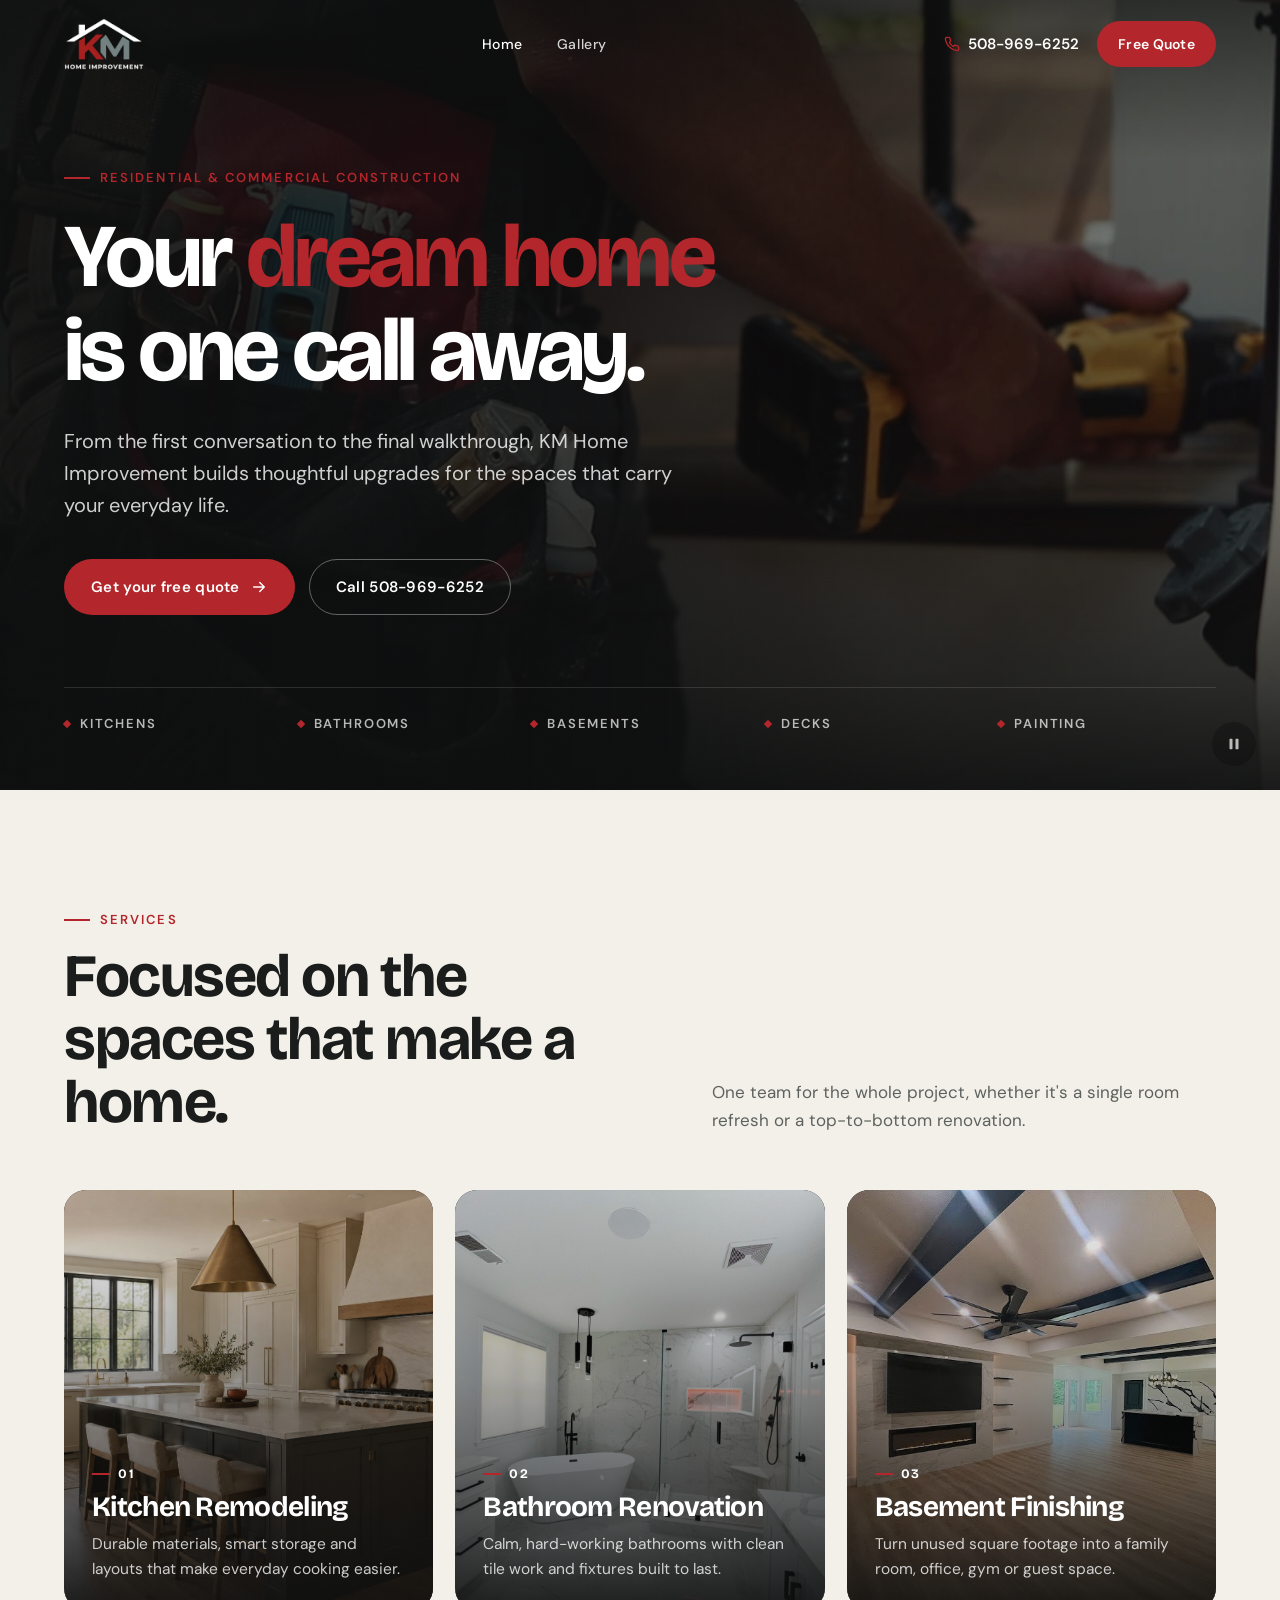
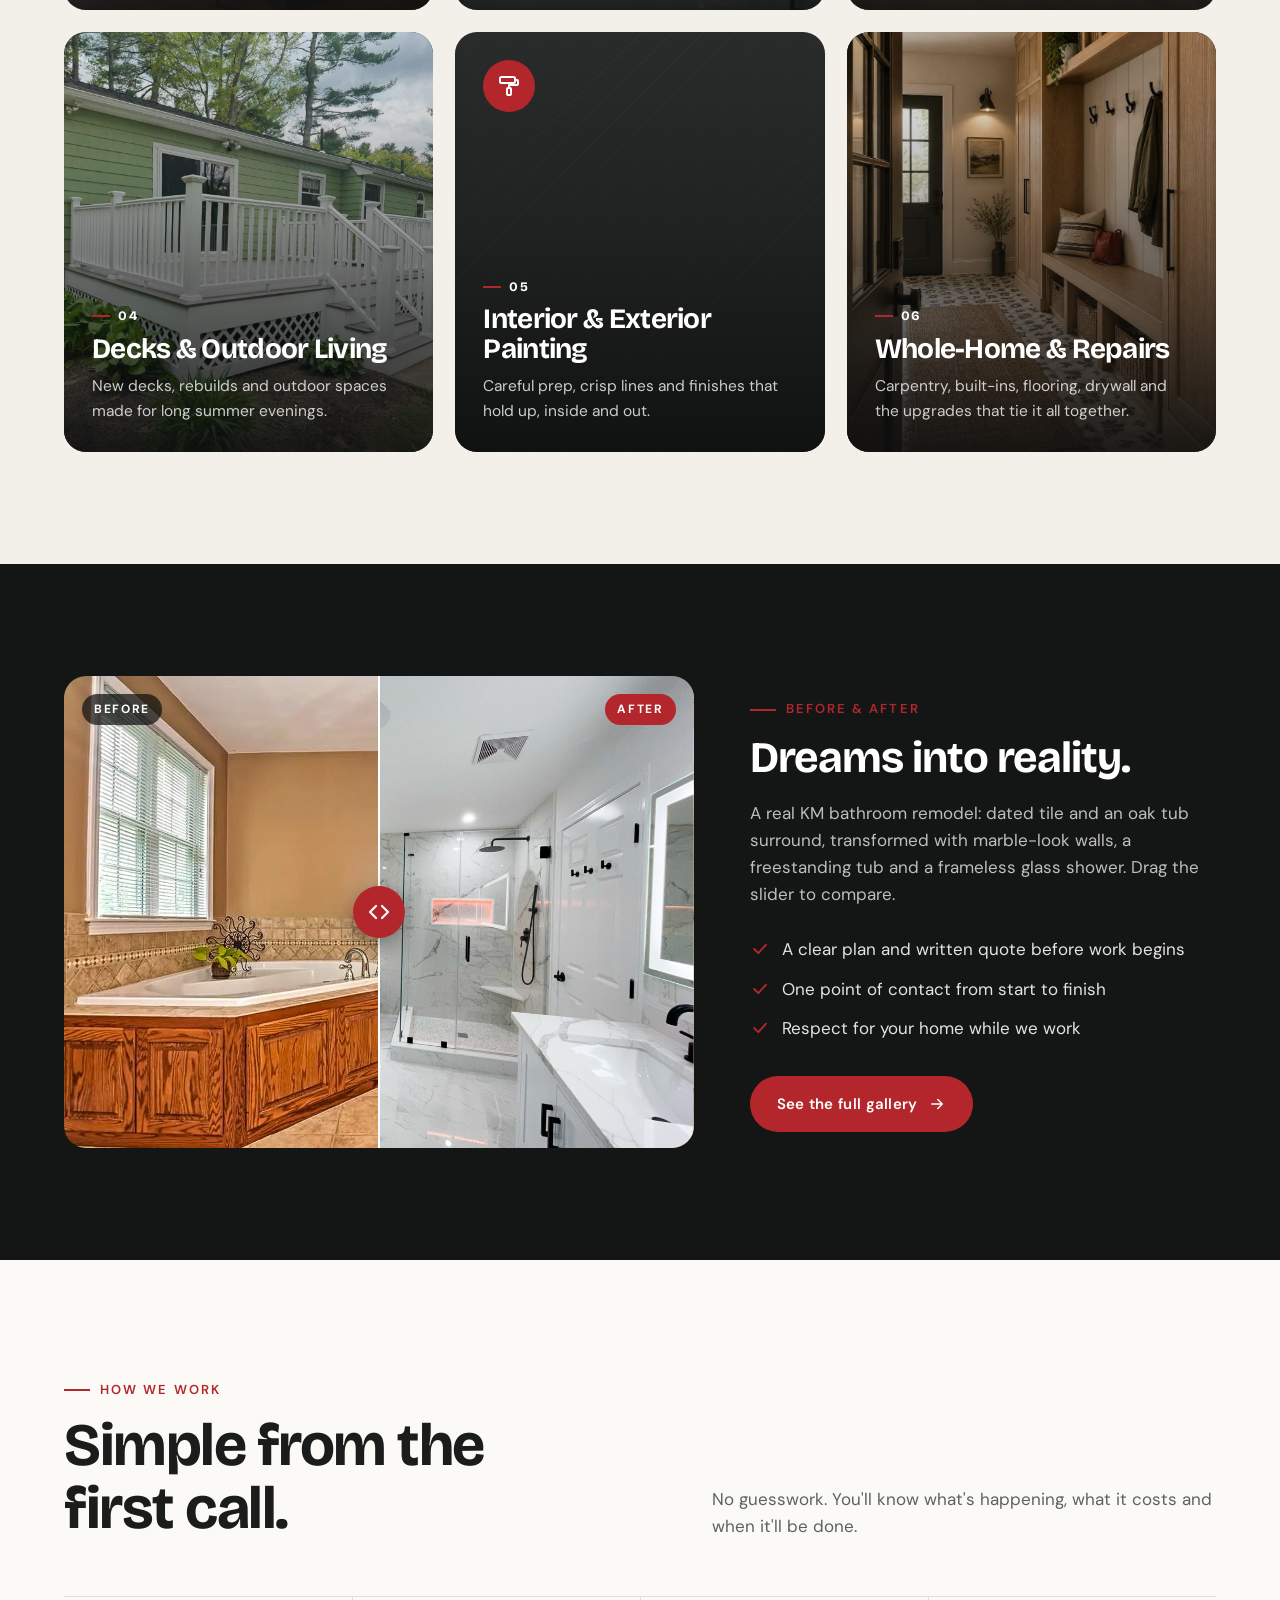
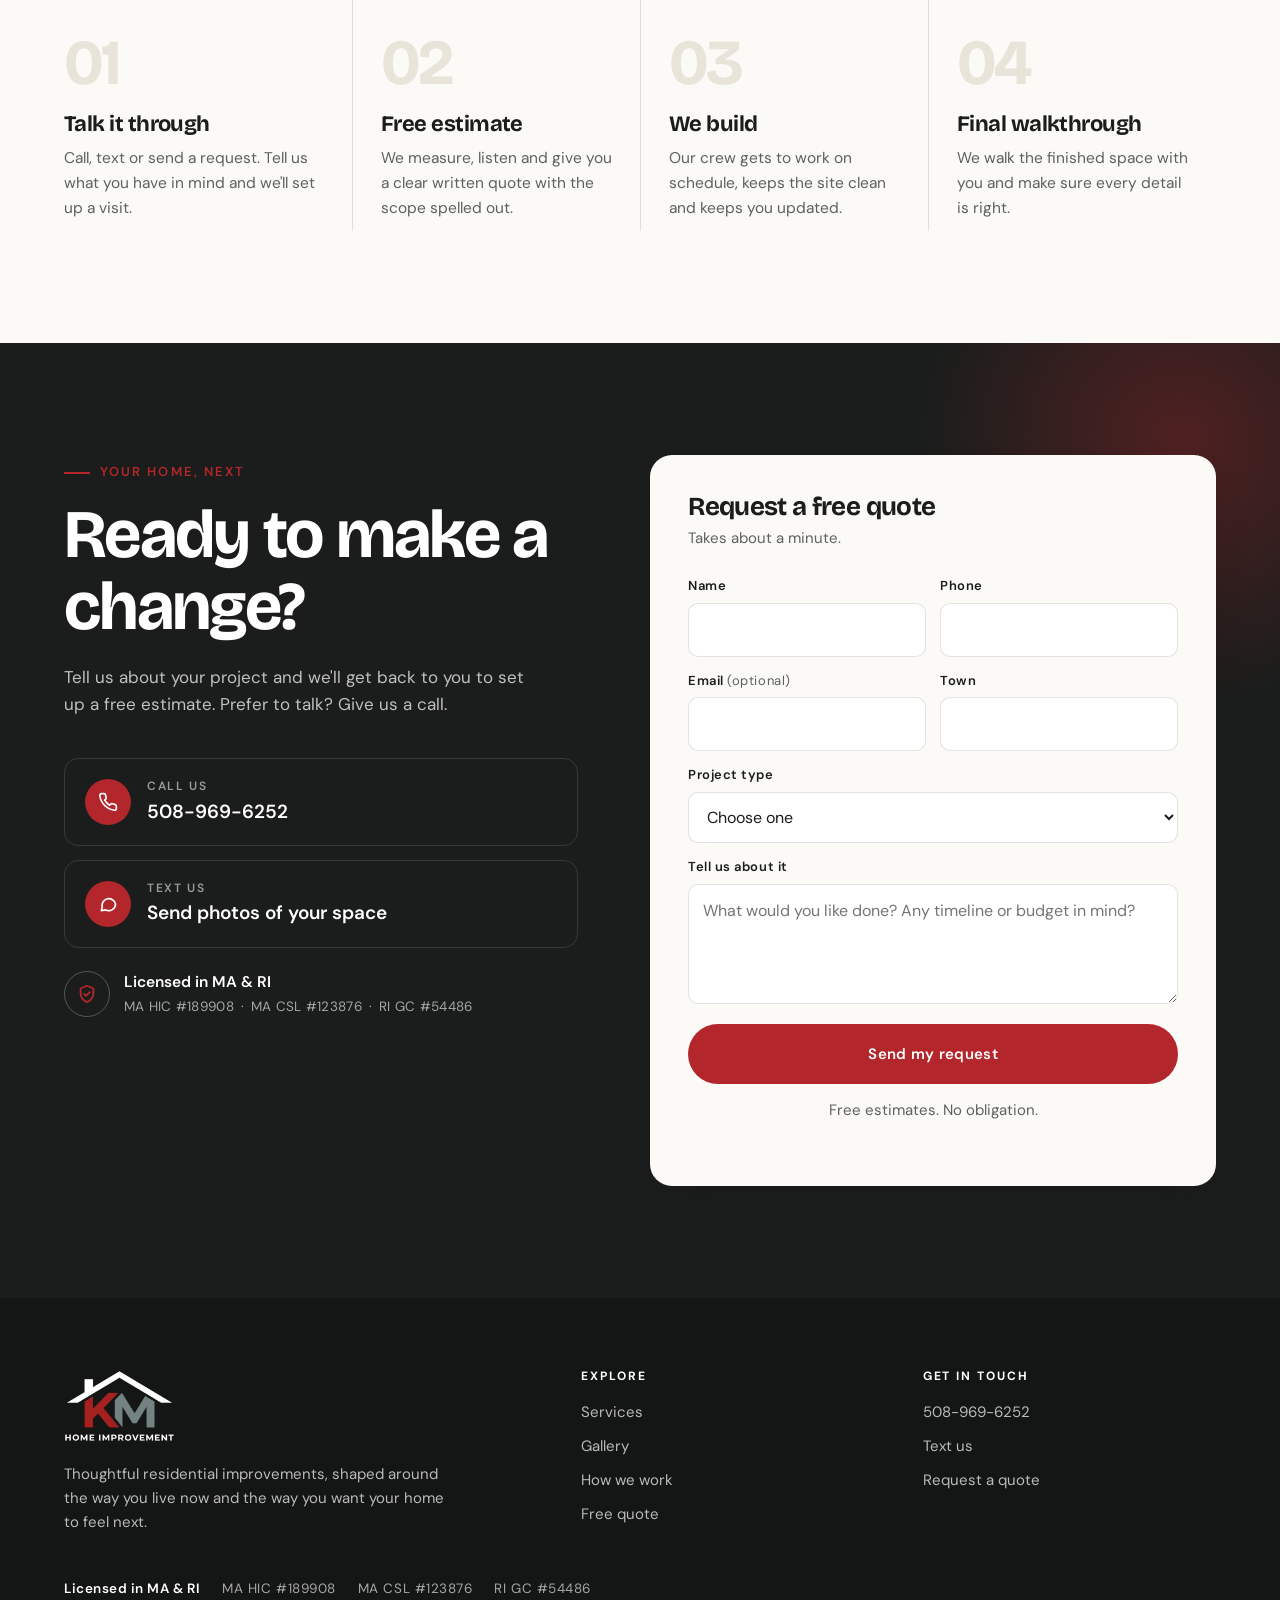
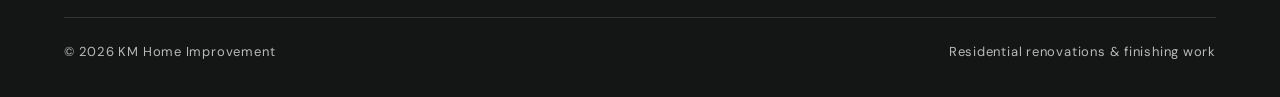
==== index.html @ 8348d156 "Add MA HIC/CSL and RI GC license numbers Co-Authored-By: Claude Opus 5.5 <noreply@anthropic.com> Cla" ====
<!doctype html>
<html lang="en">
<head>
  <meta charset="utf-8">
  <meta name="viewport" content="width=device-width, initial-scale=1">
  <title>KM Home Improvement | Kitchens, Bathrooms, Basements, Decks &amp; Painting</title>
  <meta name="description" content="KM Home Improvement — residential and commercial remodeling: kitchens, bathrooms, basements, decks, painting and whole-home renovations. Call 508-969-6252 for a free quote.">
  <meta property="og:title" content="KM Home Improvement | Better rooms. Better living.">
  <meta property="og:description" content="Kitchens, bathrooms, basements, decks, painting and whole-home renovations. Free quotes: 508-969-6252.">
  <meta property="og:image" content="/images/film-poster.jpg">
  <meta property="og:type" content="website">
  <meta name="theme-color" content="#141615">
  <link rel="icon" type="image/png" href="/images/favicon.png">
  <link rel="preconnect" href="https://fonts.googleapis.com">
  <link rel="preconnect" href="https://fonts.gstatic.com" crossorigin>
  <link href="https://fonts.googleapis.com/css2?family=Bricolage+Grotesque:opsz,wght@12..96,600;12..96,700&family=DM+Sans:opsz,wght@9..40,400;9..40,500;9..40,600;9..40,700&display=swap" rel="stylesheet">
  <link rel="stylesheet" href="/css/style.css?v=1103150948">
  <link rel="preload" as="image" href="/images/film-poster.jpg">
</head>
<body>

<header class="site-header">
  <div class="wrap nav">
    <a class="brand" href="/" aria-label="KM Home Improvement — home"><img src="/images/logo.png" alt="KM Home Improvement" width="760" height="493"></a>
    <ul class="nav-links">
      <li><a href="/" aria-current="page">Home</a></li>
      <li><a href="/gallery">Gallery</a></li>
    </ul>
    <div class="nav-cta">
      <a class="nav-phone" href="tel:+15089696252">
        <svg viewBox="0 0 24 24" fill="none" stroke="currentColor" stroke-width="2" stroke-linecap="round" stroke-linejoin="round"><path d="M22 16.9v3a2 2 0 0 1-2.2 2 19.8 19.8 0 0 1-8.6-3.1 19.5 19.5 0 0 1-6-6A19.8 19.8 0 0 1 2.1 4.2 2 2 0 0 1 4.1 2h3a2 2 0 0 1 2 1.7c.1.9.4 1.8.7 2.7a2 2 0 0 1-.5 2.1L8 9.8a16 16 0 0 0 6 6l1.3-1.3a2 2 0 0 1 2.1-.4c.9.3 1.8.6 2.7.7a2 2 0 0 1 1.7 2z"/></svg>
        <span>508-969-6252</span>
      </a>
      <a class="btn btn-red" href="#quote">Free Quote</a>
    </div>
    <button class="menu-toggle" aria-label="Open menu" aria-expanded="false">
      <svg viewBox="0 0 24 24" fill="none" stroke="currentColor" stroke-width="2" stroke-linecap="round"><path d="M4 7h16M4 12h16M4 17h16"/></svg>
    </button>
  </div>
</header>

<main>
  <!-- HERO -->
  <section class="hero film-frame">
    <div class="hero-bg">
      <video class="hero-video" autoplay muted loop playsinline preload="auto" poster="/images/film-poster.jpg" aria-label="Video of the KM Home Improvement crew building a deck and railing">
        <source src="/video/km-film-hd.mp4?v=2" type="video/mp4" media="(min-width: 701px)">
        <source src="/video/km-film-540.mp4?v=2" type="video/mp4">
      </video>
    </div>
    <button class="film-toggle" type="button" aria-label="Pause video">
      <svg class="i-pause" viewBox="0 0 24 24" fill="currentColor"><rect x="6" y="5" width="4" height="14" rx="1"/><rect x="14" y="5" width="4" height="14" rx="1"/></svg>
      <svg class="i-play" viewBox="0 0 24 24" fill="currentColor"><path d="M8 5.5v13a1 1 0 0 0 1.5.86l10.5-6.5a1 1 0 0 0 0-1.72L9.5 4.64A1 1 0 0 0 8 5.5z"/></svg>
    </button>
    <div class="wrap hero-inner">
      <span class="eyebrow">Residential &amp; Commercial Construction</span>
      <h1>Your <span class="accent">dream home</span> is one call away.</h1>
      <p class="hero-lede">From the first conversation to the final walkthrough, KM Home Improvement builds thoughtful upgrades for the spaces that carry your everyday life.</p>
      <div class="hero-actions">
        <a class="btn btn-red" href="#quote">Get your free quote
          <svg viewBox="0 0 24 24" fill="none" stroke="currentColor" stroke-width="2" stroke-linecap="round" stroke-linejoin="round"><path d="M5 12h14M13 6l6 6-6 6"/></svg>
        </a>
        <a class="btn btn-ghost" href="tel:+15089696252">Call 508-969-6252</a>
      </div>
      <div class="hero-strip" aria-label="What we do">
        <span>Kitchens</span><span>Bathrooms</span><span>Basements</span><span>Decks</span><span>Painting</span>
      </div>
    </div>
  </section>


  <!-- SERVICES -->
  <section class="section services" id="services">
    <div class="wrap">
      <div class="section-head reveal">
        <div>
          <span class="eyebrow">Services</span>
          <h2>Focused on the spaces that make a home.</h2>
        </div>
        <p class="desk-only">One team for the whole project, whether it's a single room refresh or a top-to-bottom renovation.</p>
      </div>

      <div class="service-grid">
        <a class="service reveal" href="/gallery#kitchens">
          <img src="/images/kitchen.jpg" alt="Renovated white kitchen with a charcoal island" loading="lazy">
          <div class="service-body">
            <span class="service-num">01</span>
            <h3>Kitchen Remodeling</h3>
            <p>Durable materials, smart storage and layouts that make everyday cooking easier.</p>
          </div>
        </a>
        <a class="service reveal" href="/gallery#bathrooms">
          <img src="/images/bathroom-real.jpg" alt="Remodeled bathroom with marble tile, freestanding tub and glass shower" loading="lazy">
          <div class="service-body">
            <span class="service-num">02</span>
            <h3>Bathroom Renovation</h3>
            <p>Calm, hard-working bathrooms with clean tile work and fixtures built to last.</p>
          </div>
        </a>
        <a class="service reveal" href="/gallery#basements">
          <img src="/images/basement-real.jpg" alt="Finished basement with marble fireplace wall, floating shelves and wet bar" loading="lazy">
          <div class="service-body">
            <span class="service-num">03</span>
            <h3>Basement Finishing</h3>
            <p>Turn unused square footage into a family room, office, gym or guest space.</p>
          </div>
        </a>
        <a class="service reveal" href="/gallery#decks">
          <img src="/images/deck-real.jpg" alt="Rebuilt deck with white vinyl railings, lattice skirting and composite stairs" loading="lazy">
          <div class="service-body">
            <span class="service-num">04</span>
            <h3>Decks &amp; Outdoor Living</h3>
            <p>New decks, rebuilds and outdoor spaces made for long summer evenings.</p>
          </div>
        </a>
        <a class="service service-noimg reveal" href="/gallery#painting">
          <span class="service-icon"><svg viewBox="0 0 24 24" fill="none" stroke="#fff" stroke-width="2" stroke-linecap="round" stroke-linejoin="round"><rect x="3" y="3" width="15" height="6" rx="1.5"/><path d="M18 6h2a1 1 0 0 1 1 1v3a1 1 0 0 1-1 1h-8v3"/><rect x="10" y="14" width="4" height="7" rx="1"/></svg></span>
          <div class="service-body">
            <span class="service-num">05</span>
            <h3>Interior &amp; Exterior Painting</h3>
            <p>Careful prep, crisp lines and finishes that hold up, inside and out.</p>
          </div>
        </a>
        <a class="service reveal" href="/gallery#other">
          <img src="/images/entry.jpg" alt="Custom mudroom with built-in bench and cubbies" loading="lazy">
          <div class="service-body">
            <span class="service-num">06</span>
            <h3>Whole-Home &amp; Repairs</h3>
            <p>Carpentry, built-ins, flooring, drywall and the upgrades that tie it all together.</p>
          </div>
        </a>
      </div>
    </div>
  </section>

  <!-- BEFORE / AFTER -->
  <section class="section transform" id="work">
    <div class="wrap ba-grid">
      <div class="ba reveal">
        <img src="/images/bathroom-before.jpg" alt="Bathroom before the remodel" class="ba-before">
        <img src="/images/bathroom-after.jpg" alt="Bathroom after the remodel" class="ba-after">
        <span class="ba-label before">Before</span>
        <span class="ba-label after">After</span>
        <div class="ba-handle"><span class="ba-knob"><svg viewBox="0 0 24 24" fill="none" stroke="currentColor" stroke-width="2.2" stroke-linecap="round" stroke-linejoin="round"><path d="M9 6l-6 6 6 6M15 6l6 6-6 6"/></svg></span></div>
        <input type="range" min="0" max="100" value="50" aria-label="Drag to compare before and after">
      </div>
      <div class="ba-copy reveal">
        <span class="eyebrow">Before &amp; After</span>
        <h3>Dreams into reality.</h3>
        <p class="desk-only">A real KM bathroom remodel: dated tile and an oak tub surround, transformed with marble-look walls, a freestanding tub and a frameless glass shower. Drag the slider to compare.</p>
        <p class="phone-only">A real KM bathroom remodel. Drag to compare.</p>
        <ul class="desk-only">
          <li><svg viewBox="0 0 24 24" fill="none" stroke="currentColor" stroke-width="2.4" stroke-linecap="round" stroke-linejoin="round"><path d="M5 12l5 5 9-10"/></svg>A clear plan and written quote before work begins</li>
          <li><svg viewBox="0 0 24 24" fill="none" stroke="currentColor" stroke-width="2.4" stroke-linecap="round" stroke-linejoin="round"><path d="M5 12l5 5 9-10"/></svg>One point of contact from start to finish</li>
          <li><svg viewBox="0 0 24 24" fill="none" stroke="currentColor" stroke-width="2.4" stroke-linecap="round" stroke-linejoin="round"><path d="M5 12l5 5 9-10"/></svg>Respect for your home while we work</li>
        </ul>
        <a class="btn btn-red" href="/gallery">See the full gallery
          <svg viewBox="0 0 24 24" fill="none" stroke="currentColor" stroke-width="2" stroke-linecap="round" stroke-linejoin="round"><path d="M5 12h14M13 6l6 6-6 6"/></svg>
        </a>
      </div>
    </div>
  </section>

  <!-- PROCESS -->
  <section class="section process" id="process">
    <div class="wrap">
      <div class="section-head reveal">
        <div>
          <span class="eyebrow">How We Work</span>
          <h2>Simple from the first call.</h2>
        </div>
        <p class="desk-only">No guesswork. You'll know what's happening, what it costs and when it'll be done.</p>
      </div>
      <div class="steps">
        <div class="step reveal">
          <div class="step-num">01</div>
          <h3>Talk it through</h3>
          <p class="desk-only">Call, text or send a request. Tell us what you have in mind and we'll set up a visit.</p><p class="phone-only">Call or text us about your project.</p>
        </div>
        <div class="step reveal">
          <div class="step-num">02</div>
          <h3>Free estimate</h3>
          <p class="desk-only">We measure, listen and give you a clear written quote with the scope spelled out.</p><p class="phone-only">Clear, written quote. No surprises.</p>
        </div>
        <div class="step reveal">
          <div class="step-num">03</div>
          <h3>We build</h3>
          <p class="desk-only">Our crew gets to work on schedule, keeps the site clean and keeps you updated.</p><p class="phone-only">On schedule, clean and updated.</p>
        </div>
        <div class="step reveal">
          <div class="step-num">04</div>
          <h3>Final walkthrough</h3>
          <p class="desk-only">We walk the finished space with you and make sure every detail is right.</p><p class="phone-only">We check every detail with you.</p>
        </div>
      </div>
    </div>
  </section>

  <!-- QUOTE -->
  <section class="section quote" id="quote">
    <div class="wrap quote-grid">
      <div class="reveal">
        <span class="eyebrow">Your Home, Next</span>
        <h2>Ready to make a change?</h2>
        <p class="quote-lede">Tell us about your project and we'll get back to you to set up a free estimate. Prefer to talk? Give us a call.</p>
        <div class="contact-list">
          <a class="contact-item" href="tel:+15089696252">
            <span class="contact-icon"><svg viewBox="0 0 24 24" fill="none" stroke="#fff" stroke-width="2" stroke-linecap="round" stroke-linejoin="round"><path d="M22 16.9v3a2 2 0 0 1-2.2 2 19.8 19.8 0 0 1-8.6-3.1 19.5 19.5 0 0 1-6-6A19.8 19.8 0 0 1 2.1 4.2 2 2 0 0 1 4.1 2h3a2 2 0 0 1 2 1.7c.1.9.4 1.8.7 2.7a2 2 0 0 1-.5 2.1L8 9.8a16 16 0 0 0 6 6l1.3-1.3a2 2 0 0 1 2.1-.4c.9.3 1.8.6 2.7.7a2 2 0 0 1 1.7 2z"/></svg></span>
            <span><small>Call us</small><strong>508-969-6252</strong></span>
          </a>
          <a class="contact-item" href="sms:+15089696252">
            <span class="contact-icon"><svg viewBox="0 0 24 24" fill="none" stroke="#fff" stroke-width="2" stroke-linecap="round" stroke-linejoin="round"><path d="M21 12a8 8 0 0 1-11.6 7.1L4 20l1-4.6A8 8 0 1 1 21 12z"/></svg></span>
            <span><small>Text us</small><strong>Send photos of your space</strong></span>
          </a>
        </div>
        <div class="license-badge">
          <span class="license-icon"><svg viewBox="0 0 24 24" fill="none" stroke="currentColor" stroke-width="2" stroke-linecap="round" stroke-linejoin="round"><path d="M12 3l7 3v5c0 4.5-3 8.3-7 10-4-1.7-7-5.5-7-10V6l7-3z"/><path d="M9 12l2 2 4-4"/></svg></span>
          <span><strong>Licensed in MA &amp; RI</strong><small><span>MA HIC #189908</span><span>MA CSL #123876</span><span>RI GC #54486</span></small></span>
        </div>
      </div>

      <form class="form-card reveal" id="quote-form" novalidate>
        <h3>Request a free quote</h3>
        <p>Takes about a minute.</p>
        <div class="form-row">
          <div class="field"><label for="f-name">Name</label><input id="f-name" name="name" autocomplete="name" required></div>
          <div class="field"><label for="f-phone">Phone</label><input id="f-phone" name="phone" type="tel" autocomplete="tel" required></div>
        </div>
        <div class="form-row">
          <div class="field"><label for="f-email">Email <span style="font-weight:400;color:var(--muted)">(optional)</span></label><input id="f-email" name="email" type="email" autocomplete="email"></div>
          <div class="field"><label for="f-town">Town</label><input id="f-town" name="town" autocomplete="address-level2"></div>
        </div>
        <div class="field">
          <label for="f-project">Project type</label>
          <select id="f-project" name="project" required>
            <option value="" disabled selected>Choose one</option>
            <option>Kitchen remodel</option>
            <option>Bathroom renovation</option>
            <option>Basement finishing</option>
            <option>Deck / outdoor</option>
            <option>Painting</option>
            <option>Whole-home renovation</option>
            <option>Repairs / other</option>
          </select>
        </div>
        <div class="field"><label for="f-details">Tell us about it</label><textarea id="f-details" name="details" placeholder="What would you like done? Any timeline or budget in mind?"></textarea></div>
        <button class="btn btn-red" type="submit">Send my request</button>
        <p class="form-note">Free estimates. No obligation.</p>
        <div class="form-status" role="status" aria-live="polite"></div>
      </form>
    </div>
  </section>
</main>

<footer class="site-footer">
  <div class="wrap">
    <div class="footer-grid">
      <div>
        <img src="/images/logo.png" alt="KM Home Improvement" width="760" height="493" loading="lazy">
        <p style="max-width:38ch">Thoughtful residential improvements, shaped around the way you live now and the way you want your home to feel next.</p>
      </div>
      <div>
        <h4>Explore</h4>
        <ul>
          <li><a href="/#services">Services</a></li>
          <li><a href="/gallery">Gallery</a></li>
          <li><a href="/#process">How we work</a></li>
          <li><a href="/#quote">Free quote</a></li>
        </ul>
      </div>
      <div>
        <h4>Get in touch</h4>
        <ul>
          <li><a href="tel:+15089696252">508-969-6252</a></li>
          <li><a href="sms:+15089696252">Text us</a></li>
          <li><a href="/#quote">Request a quote</a></li>
        </ul>
      </div>
    </div>
    <div class="footer-licenses">
      <span><strong>Licensed in MA &amp; RI</strong></span>
      <span>MA HIC #189908</span>
      <span>MA CSL #123876</span>
      <span>RI GC #54486</span>
    </div>
    <div class="footer-bottom">
      <span>&copy; <span data-year>2026</span> KM Home Improvement</span>
      <span>Residential renovations &amp; finishing work</span>
    </div>
  </div>
</footer>

<div class="mobile-bar">
  <a class="btn btn-ghost" href="tel:+15089696252">Call now</a>
  <a class="btn btn-red" href="#quote">Free quote</a>
</div>

<script src="/js/site.js?v=1103150948"></script>
</body>
</html>
---- css/style.css ----
/* KM Home Improvement — shared styles */
:root {
  --ink: #1b1d1c;
  --ink-2: #2a2d2b;
  --charcoal: #141615;
  --cream: #f3f0e9;
  --cream-2: #e9e4d9;
  --paper: #fbfaf6;
  --red: #b3262b;
  --red-dark: #8f1d21;
  --steel: #6e7976;
  --muted: #5d625f;
  --line: rgba(27, 29, 28, 0.12);
  --line-dark: rgba(255, 255, 255, 0.12);
  --radius: 14px;
  --radius-lg: 22px;
  --shadow: 0 18px 40px -18px rgba(20, 22, 21, 0.35);
  --display: "Bricolage Grotesque", ui-sans-serif, system-ui, sans-serif;
  --body: "DM Sans", ui-sans-serif, system-ui, sans-serif;
  --wrap: 1200px;
}

*, *::before, *::after { box-sizing: border-box; }
html { scroll-behavior: smooth; -webkit-text-size-adjust: 100%; }
body {
  margin: 0;
  font-family: var(--body);
  font-size: 17px;
  line-height: 1.6;
  color: var(--ink);
  background: var(--cream);
  -webkit-font-smoothing: antialiased;
}
img { max-width: 100%; display: block; }
a { color: inherit; }
h1, h2, h3, h4 { font-family: var(--display); line-height: 1.05; letter-spacing: -0.025em; margin: 0; font-weight: 700; }
p { margin: 0; }
button { font: inherit; }
:focus-visible { outline: 3px solid var(--red); outline-offset: 3px; border-radius: 4px; }

.wrap { width: 100%; max-width: var(--wrap); margin: 0 auto; padding: 0 24px; }
.eyebrow {
  display: inline-flex; align-items: center; gap: 10px;
  font-size: 13px; font-weight: 600; letter-spacing: 0.16em; text-transform: uppercase;
  color: var(--red);
}
.eyebrow::before { content: ""; width: 26px; height: 2px; background: currentColor; }
.section { padding: 112px 0; }
.section-head { display: flex; justify-content: space-between; align-items: end; gap: 32px; margin-bottom: 56px; flex-wrap: wrap; }
.section-head h2 { font-size: clamp(36px, 5vw, 60px); margin-top: 14px; max-width: 14ch; }
.section-head p { max-width: 42ch; color: var(--muted); }
.accent { color: var(--red); }

/* Buttons */
.btn {
  display: inline-flex; align-items: center; justify-content: center; gap: 10px;
  padding: 15px 26px; border-radius: 999px; border: 1.5px solid transparent;
  font-weight: 600; font-size: 15px; letter-spacing: 0.02em; text-decoration: none;
  cursor: pointer; transition: background .2s, color .2s, border-color .2s, transform .2s;
  white-space: nowrap;
}
.btn:hover { transform: translateY(-1px); }
.btn svg { width: 18px; height: 18px; flex-shrink: 0; }
.btn-red { background: var(--red); color: #fff; }
.btn-red:hover { background: var(--red-dark); }
.btn-ghost { border-color: rgba(255,255,255,.35); color: #fff; }
.btn-ghost:hover { border-color: #fff; background: rgba(255,255,255,.08); }
.btn-dark { background: var(--ink); color: #fff; }
.btn-dark:hover { background: #000; }
.btn-line { border-color: var(--ink); color: var(--ink); }
.btn-line:hover { background: var(--ink); color: #fff; }

/* Header */
.site-header {
  position: fixed; inset: 0 0 auto 0; z-index: 50;
  transition: background .3s, box-shadow .3s, padding .3s;
  padding: 18px 0;
}
.site-header.solid, .site-header.always-solid {
  background: rgba(20, 22, 21, 0.94);
  backdrop-filter: blur(10px); -webkit-backdrop-filter: blur(10px);
  box-shadow: 0 1px 0 var(--line-dark);
  padding: 10px 0;
}
.nav { display: flex; align-items: center; justify-content: space-between; gap: 24px; }
.brand { display: flex; align-items: center; text-decoration: none; }
.brand img { height: 52px; width: auto; }
.nav-links { display: flex; align-items: center; gap: 34px; list-style: none; margin: 0; padding: 0; }
.nav-links a {
  color: rgba(255,255,255,.82); text-decoration: none; font-size: 14px; font-weight: 500;
  letter-spacing: .04em; transition: color .2s;
}
.nav-links a:hover, .nav-links a[aria-current="page"] { color: #fff; }
.nav-cta { display: flex; align-items: center; gap: 18px; }
.nav-phone { color: #fff; text-decoration: none; font-weight: 600; font-size: 15px; display: flex; align-items: center; gap: 8px; }
.nav-phone svg { width: 16px; height: 16px; color: var(--red); }
.nav-cta .btn { padding: 11px 20px; font-size: 14px; }
.menu-toggle {
  display: none; background: none; border: 0; color: #fff; padding: 8px; cursor: pointer;
}
.menu-toggle svg { width: 28px; height: 28px; }

/* Hero */
.hero {
  position: relative; min-height: clamp(640px, 56.25vw, 100svh); display: flex; align-items: flex-end;
  color: #fff; background: var(--charcoal); overflow: hidden; isolation: isolate;
}
.hero-bg { position: absolute; inset: 0; z-index: -2; }
.hero-bg { background: #000 url(/images/film-poster.jpg) center / cover no-repeat; }
.hero-video { width: 100%; height: 100%; object-fit: cover; object-position: 50% 50%; display: block; filter: brightness(.82) saturate(.85); }
.hero::before {
  content: ""; position: absolute; inset: 0; z-index: -1;
  background:
    linear-gradient(90deg, rgba(14,15,15,.9) 0%, rgba(14,15,15,.72) 40%, rgba(14,15,15,.25) 75%, rgba(14,15,15,.15) 100%),
    linear-gradient(0deg, rgba(14,15,15,.9) 0%, rgba(14,15,15,0) 45%),
    linear-gradient(180deg, rgba(14,15,15,.6) 0%, rgba(14,15,15,0) 20%),
    rgba(14,15,15,.25);
  pointer-events: none;
}
.hero-inner { padding-top: 160px; padding-bottom: 56px; position: relative; z-index: 1; }
.hero h1 { font-size: clamp(44px, 7vw, 100px); max-width: 12.5ch; margin: 22px 0 26px; letter-spacing: -0.04em; }
.hero-lede { font-size: clamp(17px, 1.6vw, 20px); max-width: 46ch; color: rgba(255,255,255,.8); }
.hero-actions { display: flex; flex-wrap: wrap; gap: 14px; margin-top: 38px; }
.hero-strip {
  margin-top: 72px; padding-top: 26px; border-top: 1px solid var(--line-dark);
  display: grid; grid-template-columns: repeat(5, 1fr); gap: 16px;
}
.hero-strip span { font-size: 13px; font-weight: 600; letter-spacing: .14em; text-transform: uppercase; color: rgba(255,255,255,.7); display: flex; align-items: center; gap: 10px; }
.hero-strip span::before { content: ""; width: 6px; height: 6px; background: var(--red); transform: rotate(45deg); flex-shrink: 0; }

/* Services */
.services { background: var(--cream); }
.service-grid { display: grid; grid-template-columns: repeat(3, 1fr); gap: 22px; }
.service {
  position: relative; border-radius: var(--radius-lg); overflow: hidden; background: var(--ink);
  color: #fff; min-height: 420px; display: flex; flex-direction: column; justify-content: flex-end;
  text-decoration: none; isolation: isolate;
}
.service img { position: absolute; inset: 0; width: 100%; height: 100%; object-fit: cover; z-index: -2; transition: transform .7s cubic-bezier(.2,.7,.2,1); }
.service::after { content: ""; position: absolute; inset: 0; z-index: -1; background: linear-gradient(0deg, rgba(14,15,15,.92) 0%, rgba(14,15,15,.35) 55%, rgba(14,15,15,.05) 100%); }
.service:hover img { transform: scale(1.06); }
.service-body { padding: 28px; }
.service-num { font-family: var(--display); font-size: 13px; color: #fff; font-weight: 700; letter-spacing: .12em; display: inline-flex; align-items: center; gap: 8px; }
.service-num::before { content: ""; width: 18px; height: 2px; background: var(--red); }
.service h3 { font-size: 28px; margin: 8px 0 10px; }
.service p { color: rgba(255,255,255,.78); font-size: 15.5px; max-width: 34ch; }
.service-noimg { background: var(--ink-2); }
.service-noimg::before {
  content: ""; position: absolute; inset: 0; z-index: -1; opacity: .5;
  background-image: repeating-linear-gradient(135deg, rgba(255,255,255,.05) 0 1px, transparent 1px 22px);
}
.service-noimg .service-icon { position: absolute; top: 28px; left: 28px; width: 52px; height: 52px; border-radius: 50%; background: var(--red); display: grid; place-items: center; }
.service-noimg .service-icon svg { width: 24px; height: 24px; }

/* Before / after */
.transform { background: var(--charcoal); color: #fff; }
.transform .section-head p { color: rgba(255,255,255,.7); }
.ba-grid { display: grid; grid-template-columns: 1.35fr 1fr; gap: 56px; align-items: center; }
.ba {
  position: relative; aspect-ratio: 4 / 3; border-radius: var(--radius-lg); overflow: hidden;
  user-select: none; -webkit-user-select: none; touch-action: pan-y; background: #000;
  --pos: 50%;
}
.ba img { position: absolute; inset: 0; width: 100%; height: 100%; object-fit: cover; pointer-events: none; }
.ba .ba-after { clip-path: inset(0 0 0 var(--pos)); }
.ba-handle {
  position: absolute; top: 0; bottom: 0; left: var(--pos); width: 2px; background: #fff;
  transform: translateX(-1px); pointer-events: none;
}
.ba-knob {
  position: absolute; top: 50%; left: 50%; width: 52px; height: 52px; border-radius: 50%;
  transform: translate(-50%, -50%); background: var(--red); display: grid; place-items: center;
  box-shadow: 0 6px 22px rgba(0,0,0,.4);
}
.ba-knob svg { width: 24px; height: 24px; color: #fff; }
.ba-label {
  position: absolute; top: 18px; padding: 6px 12px; border-radius: 999px; font-size: 12px; font-weight: 700;
  letter-spacing: .14em; text-transform: uppercase; background: rgba(14,15,15,.7); color: #fff; pointer-events: none;
}
.ba-label.before { left: 18px; }
.ba-label.after { right: 18px; background: var(--red); }
.ba input[type=range] {
  position: absolute; inset: 0; width: 100%; height: 100%; opacity: 0; cursor: ew-resize; margin: 0;
}
.ba-copy h3 { font-size: clamp(30px, 3.4vw, 44px); margin: 16px 0 18px; }
.ba-copy p { color: rgba(255,255,255,.72); margin-bottom: 28px; }
.ba-copy ul { list-style: none; padding: 0; margin: 0 0 34px; display: grid; gap: 12px; }
.ba-copy li { display: flex; gap: 12px; align-items: flex-start; color: rgba(255,255,255,.88); }
.ba-copy li svg { width: 20px; height: 20px; color: var(--red); flex-shrink: 0; margin-top: 3px; }

/* Process */
.process { background: var(--paper); }
.steps { display: grid; grid-template-columns: repeat(4, 1fr); gap: 0; border-top: 1px solid var(--line); }
.step { padding: 34px 28px 10px 0; position: relative; }
.step + .step { padding-left: 28px; border-left: 1px solid var(--line); }
.step-num { font-family: var(--display); font-size: 64px; font-weight: 700; color: var(--cream-2); line-height: 1; letter-spacing: -0.04em; }
.step h3 { font-size: 22px; margin: 18px 0 10px; }
.step p { color: var(--muted); font-size: 15.5px; }

/* Work strip */
.work-strip { background: var(--cream); }
.work-grid { display: grid; grid-template-columns: 2fr 1fr 1fr; grid-template-rows: 260px 260px; gap: 16px; }
.work-grid a { position: relative; border-radius: var(--radius); overflow: hidden; display: block; }
.work-grid a:first-child { grid-row: span 2; }
.work-grid img { width: 100%; height: 100%; object-fit: cover; transition: transform .7s cubic-bezier(.2,.7,.2,1); }
.work-grid a:hover img { transform: scale(1.05); }
.work-grid span {
  position: absolute; left: 14px; bottom: 14px; padding: 7px 13px; border-radius: 999px;
  background: rgba(251,250,246,.94); font-size: 12.5px; font-weight: 700; letter-spacing: .1em; text-transform: uppercase;
}

/* Quote */
.quote { background: var(--ink); color: #fff; position: relative; overflow: hidden; }
.quote::before {
  content: ""; position: absolute; right: -180px; top: -180px; width: 560px; height: 560px; border-radius: 50%;
  background: radial-gradient(circle, rgba(179,38,43,.35), transparent 65%);
}
.quote-grid { display: grid; grid-template-columns: 1fr 1.1fr; gap: 72px; position: relative; }
.quote h2 { font-size: clamp(40px, 5.4vw, 68px); margin: 16px 0 22px; max-width: 12ch; }
.quote-lede { color: rgba(255,255,255,.72); max-width: 40ch; margin-bottom: 40px; }
.contact-list { display: grid; gap: 14px; }
.contact-item {
  display: flex; align-items: center; gap: 16px; padding: 18px 20px; border-radius: var(--radius);
  border: 1px solid var(--line-dark); text-decoration: none; transition: border-color .2s, background .2s;
}
a.contact-item:hover { border-color: rgba(255,255,255,.4); background: rgba(255,255,255,.04); }
.contact-icon { width: 46px; height: 46px; border-radius: 50%; background: var(--red); display: grid; place-items: center; flex-shrink: 0; }
.contact-icon svg { width: 20px; height: 20px; }
.contact-item small { display: block; font-size: 12px; letter-spacing: .14em; text-transform: uppercase; color: rgba(255,255,255,.55); font-weight: 600; }
.contact-item strong { font-size: 19px; font-weight: 600; }

.form-card { background: var(--paper); color: var(--ink); border-radius: var(--radius-lg); padding: 38px; box-shadow: var(--shadow); }
.form-card h3 { font-size: 26px; margin-bottom: 6px; }
.form-card > p { color: var(--muted); font-size: 15px; margin-bottom: 26px; }
.form-row { display: grid; grid-template-columns: 1fr 1fr; gap: 14px; }
.field { display: grid; gap: 6px; margin-bottom: 14px; }
.field label { font-size: 13px; font-weight: 600; letter-spacing: .04em; }
.field input, .field select, .field textarea {
  font: inherit; font-size: 16px; padding: 13px 14px; border-radius: 10px; border: 1.5px solid var(--line);
  background: #fff; color: var(--ink); width: 100%; transition: border-color .2s;
}
.field textarea { min-height: 120px; resize: vertical; }
.field input:focus, .field select:focus, .field textarea:focus { outline: none; border-color: var(--red); }
.form-card .btn { width: 100%; margin-top: 6px; padding: 17px; }
.form-note { font-size: 13px; color: var(--muted); margin-top: 14px; text-align: center; }
.form-status { margin-top: 14px; padding: 14px; border-radius: 10px; background: var(--cream); font-size: 15px; display: none; }
.form-status.show { display: block; }

/* Footer */
.site-footer { background: var(--charcoal); color: rgba(255,255,255,.7); padding: 72px 0 34px; font-size: 15px; }
.footer-grid { display: grid; grid-template-columns: 1.6fr 1fr 1fr; gap: 48px; }
.footer-grid img { height: 72px; width: auto; margin-bottom: 20px; }
.footer-grid h4 { font-family: var(--body); font-size: 12px; letter-spacing: .16em; text-transform: uppercase; color: #fff; margin-bottom: 18px; font-weight: 700; }
.footer-grid ul { list-style: none; margin: 0; padding: 0; display: grid; gap: 10px; }
.footer-grid a { text-decoration: none; transition: color .2s; }
.footer-grid a:hover { color: #fff; }
.footer-bottom { margin-top: 56px; padding-top: 24px; border-top: 1px solid var(--line-dark); display: flex; justify-content: space-between; gap: 16px; flex-wrap: wrap; font-size: 13px; letter-spacing: .06em; }

/* Sticky mobile call bar */
.mobile-bar { display: none; }

/* Page hero (gallery) */
.page-hero { background: var(--charcoal); color: #fff; padding: 170px 0 80px; position: relative; overflow: hidden; }
.page-hero::after {
  content: ""; position: absolute; right: -120px; bottom: -220px; width: 520px; height: 520px; border-radius: 50%;
  background: radial-gradient(circle, rgba(179,38,43,.3), transparent 65%);
}
.page-hero h1 { font-size: clamp(48px, 7vw, 96px); margin: 18px 0 22px; letter-spacing: -0.04em; }
.page-hero p { color: rgba(255,255,255,.72); max-width: 52ch; font-size: 18px; }

/* Gallery */
.filters { display: flex; flex-wrap: wrap; gap: 10px; margin-bottom: 40px; }
.filter {
  border: 1.5px solid var(--line); background: transparent; padding: 10px 18px; border-radius: 999px;
  font-size: 14px; font-weight: 600; cursor: pointer; color: var(--ink); transition: all .2s;
}
.filter:hover { border-color: var(--ink); }
.filter[aria-pressed="true"] { background: var(--ink); border-color: var(--ink); color: #fff; }
.filter .count { opacity: .55; margin-left: 4px; font-weight: 500; }
.gallery-grid { columns: 3 320px; column-gap: 18px; }
.g-item {
  break-inside: avoid; margin: 0 0 18px; border-radius: var(--radius); overflow: hidden; position: relative;
  background: var(--ink); cursor: zoom-in; display: block; width: 100%; border: 0; padding: 0; text-align: left;
}
.g-item img { width: 100%; height: auto; transition: transform .7s cubic-bezier(.2,.7,.2,1), opacity .3s; }
.g-item:hover img { transform: scale(1.04); opacity: .9; }
.g-cap {
  position: absolute; left: 0; right: 0; bottom: 0; padding: 40px 18px 16px; color: #fff;
  background: linear-gradient(0deg, rgba(14,15,15,.85), transparent);
}
.g-cap small { font-size: 11.5px; letter-spacing: .14em; text-transform: uppercase; color: rgba(255,255,255,.75); font-weight: 700; }
.g-cap strong { display: block; font-family: var(--display); font-size: 20px; letter-spacing: -0.01em; margin-top: 2px; }
.g-empty {
  break-inside: avoid; margin: 0 0 18px; border-radius: var(--radius); border: 1.5px dashed rgba(27,29,28,.25);
  padding: 44px 26px; text-align: center; color: var(--muted); background: var(--paper);
}
.g-empty strong { display: block; font-family: var(--display); color: var(--ink); font-size: 22px; margin-bottom: 6px; }
.g-empty svg { width: 36px; height: 36px; color: var(--red); margin: 0 auto 14px; }
.ba-section { background: var(--paper); }
.ba-pair { display: grid; grid-template-columns: 1fr 1fr; gap: 28px; }
.ba-pair h3 { font-size: 22px; margin-top: 16px; }
.ba-feature { grid-column: 1 / -1; }
.ba-feature .ba { aspect-ratio: 16 / 10; }
@media (max-width: 860px) { .ba-feature .ba { aspect-ratio: 4 / 3; } }

/* Lightbox */
.lightbox {
  position: fixed; inset: 0; z-index: 100; background: rgba(10,11,11,.94); display: none;
  align-items: center; justify-content: center; padding: 60px 70px;
}
.lightbox.open { display: flex; }
.lightbox figure { margin: 0; max-width: 100%; max-height: 100%; display: flex; flex-direction: column; align-items: center; }
.lightbox img { max-width: 100%; max-height: calc(100vh - 160px); object-fit: contain; border-radius: 8px; }
.lightbox figcaption { color: #fff; margin-top: 16px; text-align: center; }
.lightbox figcaption small { display: block; color: rgba(255,255,255,.6); font-size: 12px; letter-spacing: .14em; text-transform: uppercase; font-weight: 700; }
.lb-btn {
  position: absolute; background: rgba(255,255,255,.1); border: 0; color: #fff; width: 50px; height: 50px;
  border-radius: 50%; cursor: pointer; display: grid; place-items: center; transition: background .2s;
}
.lb-btn:hover { background: var(--red); }
.lb-btn svg { width: 22px; height: 22px; }
.lb-close { top: 18px; right: 18px; }
.lb-prev { left: 14px; top: 50%; transform: translateY(-50%); }
.lb-next { right: 14px; top: 50%; transform: translateY(-50%); }

/* Reveal on scroll */
.reveal { opacity: 0; transform: translateY(24px); transition: opacity .8s ease, transform .8s cubic-bezier(.2,.7,.2,1); }
.reveal.in { opacity: 1; transform: none; }
@media (prefers-reduced-motion: reduce) {
  .reveal { opacity: 1; transform: none; transition: none; }
  html { scroll-behavior: auto; }
}

/* Responsive */
@media (max-width: 1020px) {
  .service-grid { grid-template-columns: 1fr 1fr; }
  .ba-grid, .quote-grid { grid-template-columns: 1fr; gap: 44px; }
  .steps { grid-template-columns: 1fr 1fr; }
  .step:nth-child(3) { border-left: 0; padding-left: 0; }
  .step:nth-child(n+3) { border-top: 1px solid var(--line); }
  .hero-strip { grid-template-columns: repeat(3, 1fr); }
  .nav-phone span { display: none; }
}
@media (max-width: 860px) {
  .nav-links, .nav-cta .btn, .nav-phone { display: none; }
  .menu-toggle { display: block; }
  .nav.open .nav-links {
    display: flex; flex-direction: column; align-items: flex-start; gap: 0;
    position: absolute; top: 100%; left: 0; right: 0; background: var(--charcoal);
    padding: 8px 24px 24px; border-bottom: 1px solid var(--line-dark);
  }
  .nav.open .nav-links li { width: 100%; }
  .nav.open .nav-links a { display: block; padding: 16px 0; font-size: 18px; border-bottom: 1px solid var(--line-dark); }
  .site-header.menu-open { background: var(--charcoal); }
  .work-grid { grid-template-columns: 1fr 1fr; grid-template-rows: 280px 200px 200px; }
  .work-grid a:first-child { grid-column: span 2; grid-row: auto; }
  .footer-grid { grid-template-columns: 1fr 1fr; }
  .footer-grid > div:first-child { grid-column: span 2; }
  .ba-pair { grid-template-columns: 1fr; }
  .mobile-bar {
    display: grid; grid-template-columns: 1fr 1fr; gap: 10px; position: fixed; left: 0; right: 0; bottom: 0; z-index: 60;
    padding: 10px 16px calc(10px + env(safe-area-inset-bottom)); background: rgba(20,22,21,.96);
    backdrop-filter: blur(10px); -webkit-backdrop-filter: blur(10px); border-top: 1px solid var(--line-dark);
  }
  .mobile-bar .btn { padding: 13px 10px; font-size: 14.5px; }
  body { padding-bottom: 76px; }
  .lightbox { padding: 70px 12px; }
  .lb-prev, .lb-next { top: auto; bottom: 14px; transform: none; }
}
@media (max-width: 600px) {
  body { font-size: 16px; }
  .wrap { padding: 0 16px; }
  .section { padding: 80px 0; }
  .section-head { margin-bottom: 36px; }
  .service-grid { grid-template-columns: 1fr; }
  .service { min-height: 340px; }
  .hero-inner { padding-top: 120px; padding-bottom: 40px; }
  .hero h1 { font-size: 40px; }
  .hero-actions .btn { flex: 1 1 100%; }
  .hero-strip { grid-template-columns: 1fr 1fr; margin-top: 48px; }
  .steps { grid-template-columns: 1fr; }
  .step, .step + .step { padding: 28px 0 8px; border-left: 0; border-top: 1px solid var(--line); }
  .steps { border-top: 0; }
  .form-row { grid-template-columns: 1fr; gap: 0; }
  .form-card { padding: 26px 20px; }
  .brand img { height: 44px; }
  .footer-grid { grid-template-columns: 1fr; }
  .footer-grid > div:first-child { grid-column: auto; }
  .page-hero { padding: 130px 0 60px; }
  .work-grid { grid-template-rows: 240px 160px 160px; gap: 10px; }
}

/* Gallery before/after list */
.ba-wrap { margin-bottom: 56px; }
.ba-wrap-head { display: flex; align-items: baseline; justify-content: space-between; gap: 16px; margin-bottom: 20px; flex-wrap: wrap; }
.ba-wrap-head p { color: var(--muted); font-size: 15px; }
.ba-list { display: grid; grid-template-columns: 1fr 1fr; gap: 28px; }
.ba-item h3 { font-size: 22px; margin-top: 14px; }
.ba-item h3 small { display: block; font-family: var(--body); font-size: 12px; letter-spacing: .14em; text-transform: uppercase; color: var(--red); font-weight: 700; margin-bottom: 4px; }
.ba-list .ba-feature { grid-column: 1 / -1; }
.ba-list .ba-feature .ba { aspect-ratio: 16 / 10; }
@media (max-width: 860px) { .ba-list { grid-template-columns: 1fr; } .ba-list .ba-feature .ba { aspect-ratio: 4 / 3; } }

/* Hero video controls */
.film-toggle {
  position: absolute; right: 24px; bottom: 24px; z-index: 3; width: 44px; height: 44px; border-radius: 50%; border: 0;
  background: rgba(14,15,15,.5); color: #fff; display: grid; place-items: center; cursor: pointer;
  backdrop-filter: blur(6px); -webkit-backdrop-filter: blur(6px); transition: background .2s, opacity .3s; opacity: .7;
}
.film-toggle:hover, .film-toggle:focus-visible { background: var(--red); opacity: 1; }
.film-toggle svg { width: 18px; height: 18px; }
.film-toggle .i-play, .film-frame.paused .film-toggle .i-pause { display: none; }
.film-frame.paused .film-toggle .i-play { display: block; }

/* Phones & small tablets: show the whole video uncropped, text underneath */
@media (max-width: 860px) {
  .hero { display: block; min-height: 0; }
  .hero::before { display: none; }
  .hero-bg { position: relative; inset: auto; z-index: 0; margin-top: 64px; aspect-ratio: 16 / 9; }
  .hero-bg::after { content: ""; position: absolute; inset: auto 0 0 0; height: 30%; background: linear-gradient(0deg, var(--charcoal), transparent); pointer-events: none; }
  .hero-video { object-fit: contain; }
  .hero-inner { padding-top: 28px; padding-bottom: 48px; }
  .film-toggle { right: 12px; bottom: auto; top: calc(64px + 12px); width: 36px; height: 36px; }
  .site-header:not(.solid) { background: var(--charcoal); }
}

/* Licenses */
.license-badge { display: flex; align-items: center; gap: 14px; margin-top: 22px; color: rgba(255,255,255,.85); }
.license-icon { width: 46px; height: 46px; border-radius: 50%; border: 1.5px solid rgba(255,255,255,.25); display: grid; place-items: center; flex-shrink: 0; color: var(--red); }
.license-icon svg { width: 22px; height: 22px; }
.license-badge strong { display: block; font-size: 15.5px; font-weight: 600; color: #fff; }
.license-badge small { display: block; font-size: 13.5px; color: rgba(255,255,255,.6); letter-spacing: .02em; margin-top: 2px; }
.footer-licenses { margin-top: 44px; display: flex; flex-wrap: wrap; gap: 8px 22px; font-size: 13.5px; letter-spacing: .04em; color: rgba(255,255,255,.62); }
.footer-licenses strong { color: #fff; font-weight: 600; }
.footer-licenses + .footer-bottom { margin-top: 18px; }
.license-badge small span + span::before { content: "\00b7"; margin: 0 7px; }
@media (max-width: 860px) {
  .license-badge { align-items: flex-start; }
  .license-badge small span { display: block; }
  .license-badge small span + span::before { content: none; }
}

/* ===== Phone-only layout ===== */
.phone-only { display: none; }
video::-webkit-media-controls-start-playback-button { display: none !important; -webkit-appearance: none; }
video::-webkit-media-controls { display: none !important; }
@media (max-width: 860px) {
  .desk-only { display: none !important; }
  .phone-only { display: block; }

  /* Header a fixed 64px tall so the video sits right under it */
  .site-header, .site-header.solid { padding: 10px 0; }
  .nav { height: 44px; }
  .menu-toggle svg { display: block; }
  .brand img { height: 44px; }
  .film-toggle { top: calc(64px + 56.25vw - 46px); right: 10px; width: 36px; height: 36px; }

  /* Services: compact tappable list */
  .services.section { padding: 64px 0; }
  .services .section-head { margin-bottom: 20px; }
  .service-grid { display: block; border-top: 1px solid var(--line); }
  .service {
    min-height: 0; background: none; color: var(--ink); border-radius: 0; overflow: visible;
    border-bottom: 1px solid var(--line); flex-direction: row; justify-content: flex-start;
  }
  .service img, .service p, .service-noimg .service-icon, .service-noimg::before { display: none; }
  .service::after {
    content: ""; position: static; inset: auto; z-index: auto; background: none;
    width: 9px; height: 9px; border-top: 2px solid var(--red); border-right: 2px solid var(--red);
    transform: rotate(45deg); margin: auto 6px auto auto; flex-shrink: 0;
  }
  .service-body { padding: 17px 0; display: flex; align-items: center; gap: 14px; }
  .service-num { color: var(--red); font-size: 13px; }
  .service-num::before { display: none; }
  .service h3 { font-size: 19px; margin: 0; letter-spacing: -0.01em; }
  .service:active { background: var(--cream-2); }

  /* Before/after: tighter copy */
  .transform.section { padding: 56px 0 64px; }
  .ba-grid { gap: 26px; }
  .ba-copy h3 { font-size: 30px; margin: 10px 0 8px; }
  .ba-copy p { margin-bottom: 20px; font-size: 16px; }

  /* How we work: compact numbered list */
  .process.section { padding: 64px 0; }
  .process .section-head { margin-bottom: 18px; }
  .steps { grid-template-columns: 1fr; border-top: 1px solid var(--line); }
  .step, .step + .step, .step:nth-child(3), .step:nth-child(n+3) {
    padding: 14px 0; border-left: 0; border-top: 0; border-bottom: 1px solid var(--line);
    display: grid; grid-template-columns: 34px 1fr; column-gap: 8px; align-items: baseline;
  }
  .step-num { font-size: 15px; color: var(--red); letter-spacing: 0; grid-row: span 2; }
  .step h3 { font-size: 18px; margin: 0 0 2px; }
  .step p { font-size: 14.5px; grid-column: 2; }
}

[hidden] { display: none !important; }
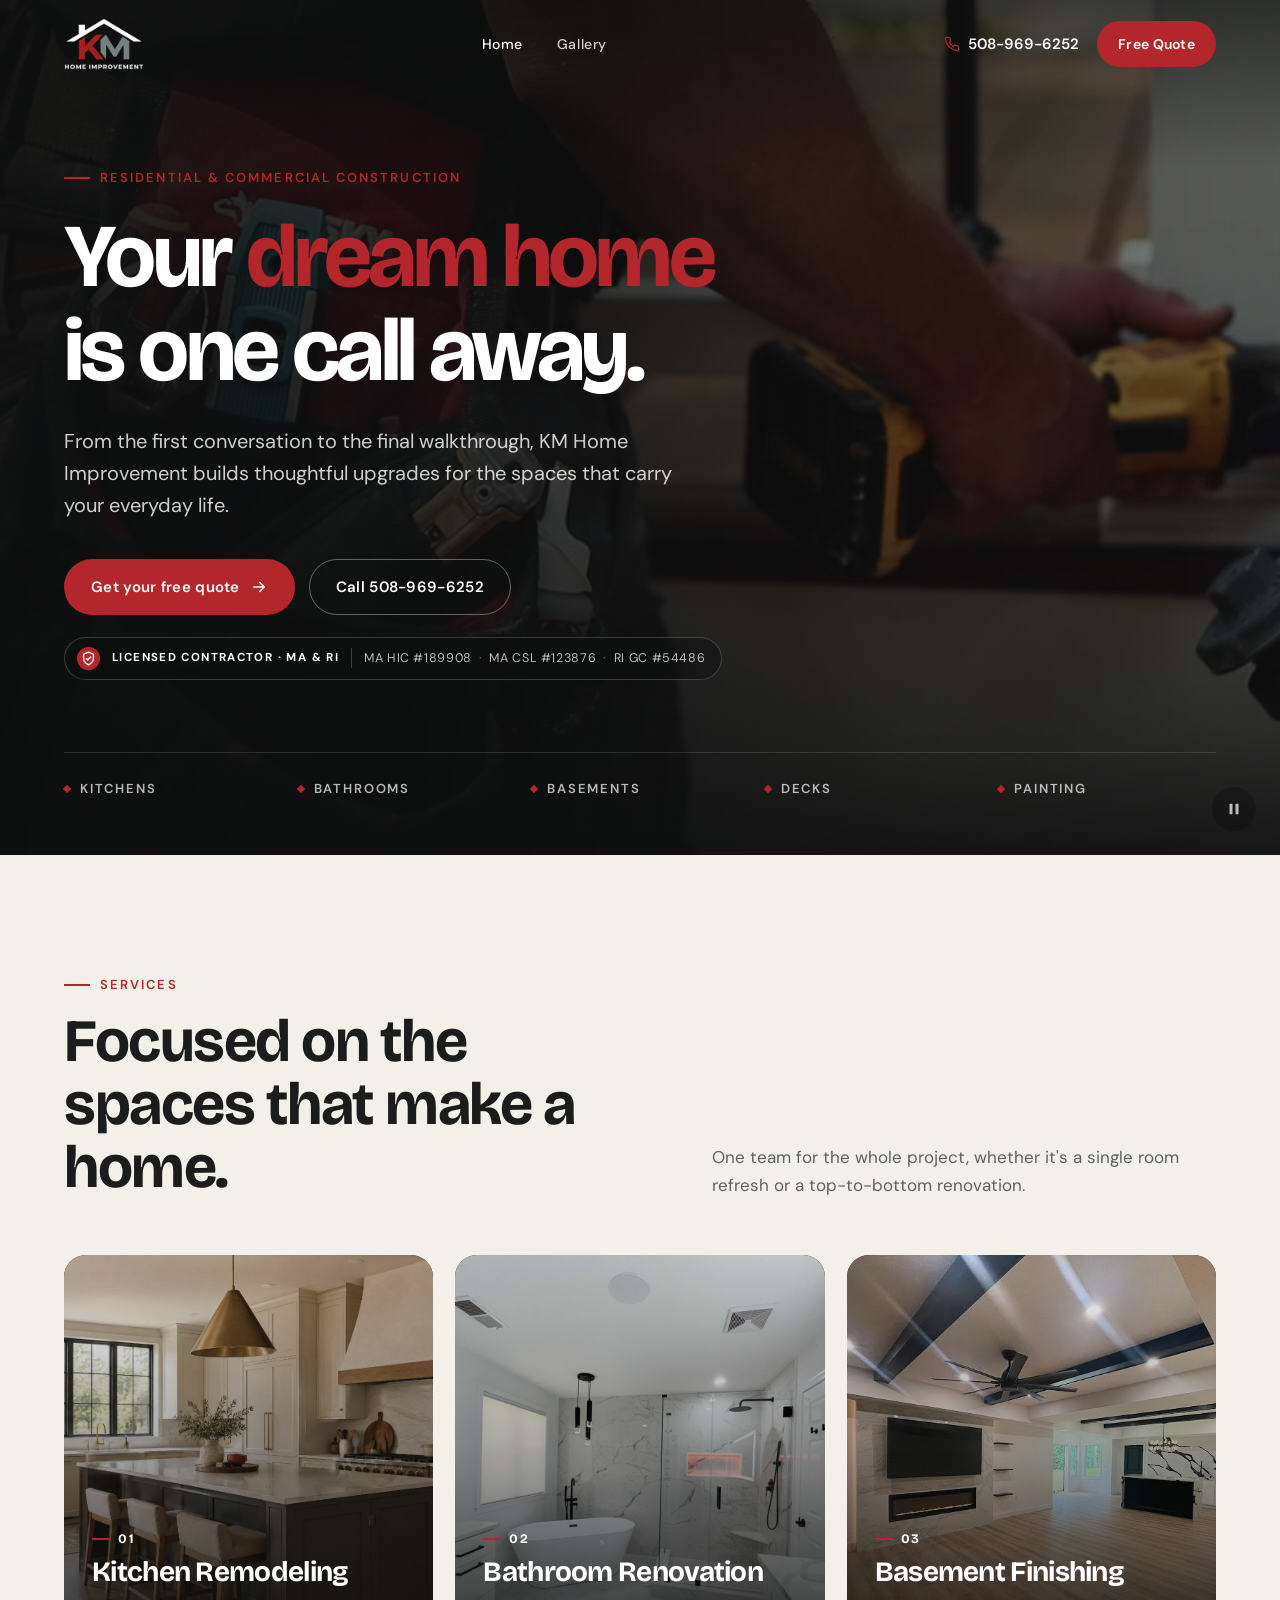
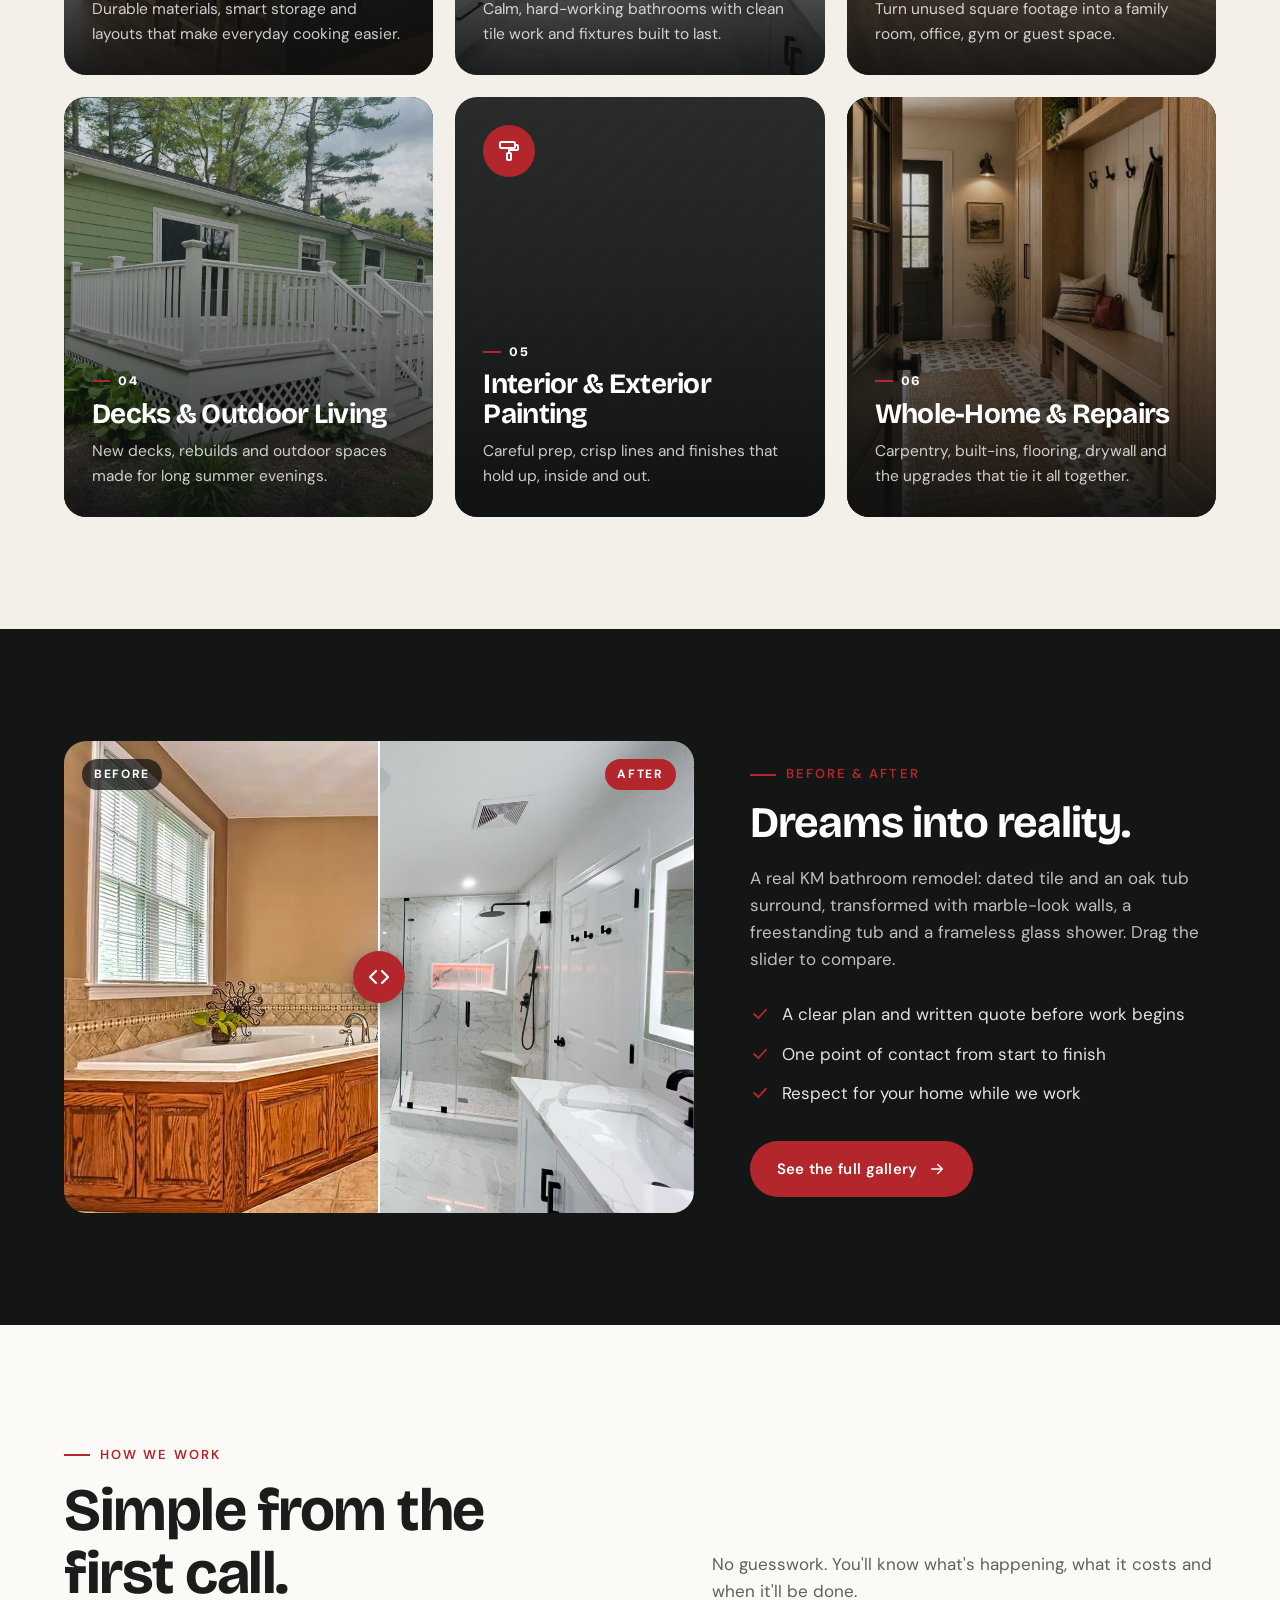
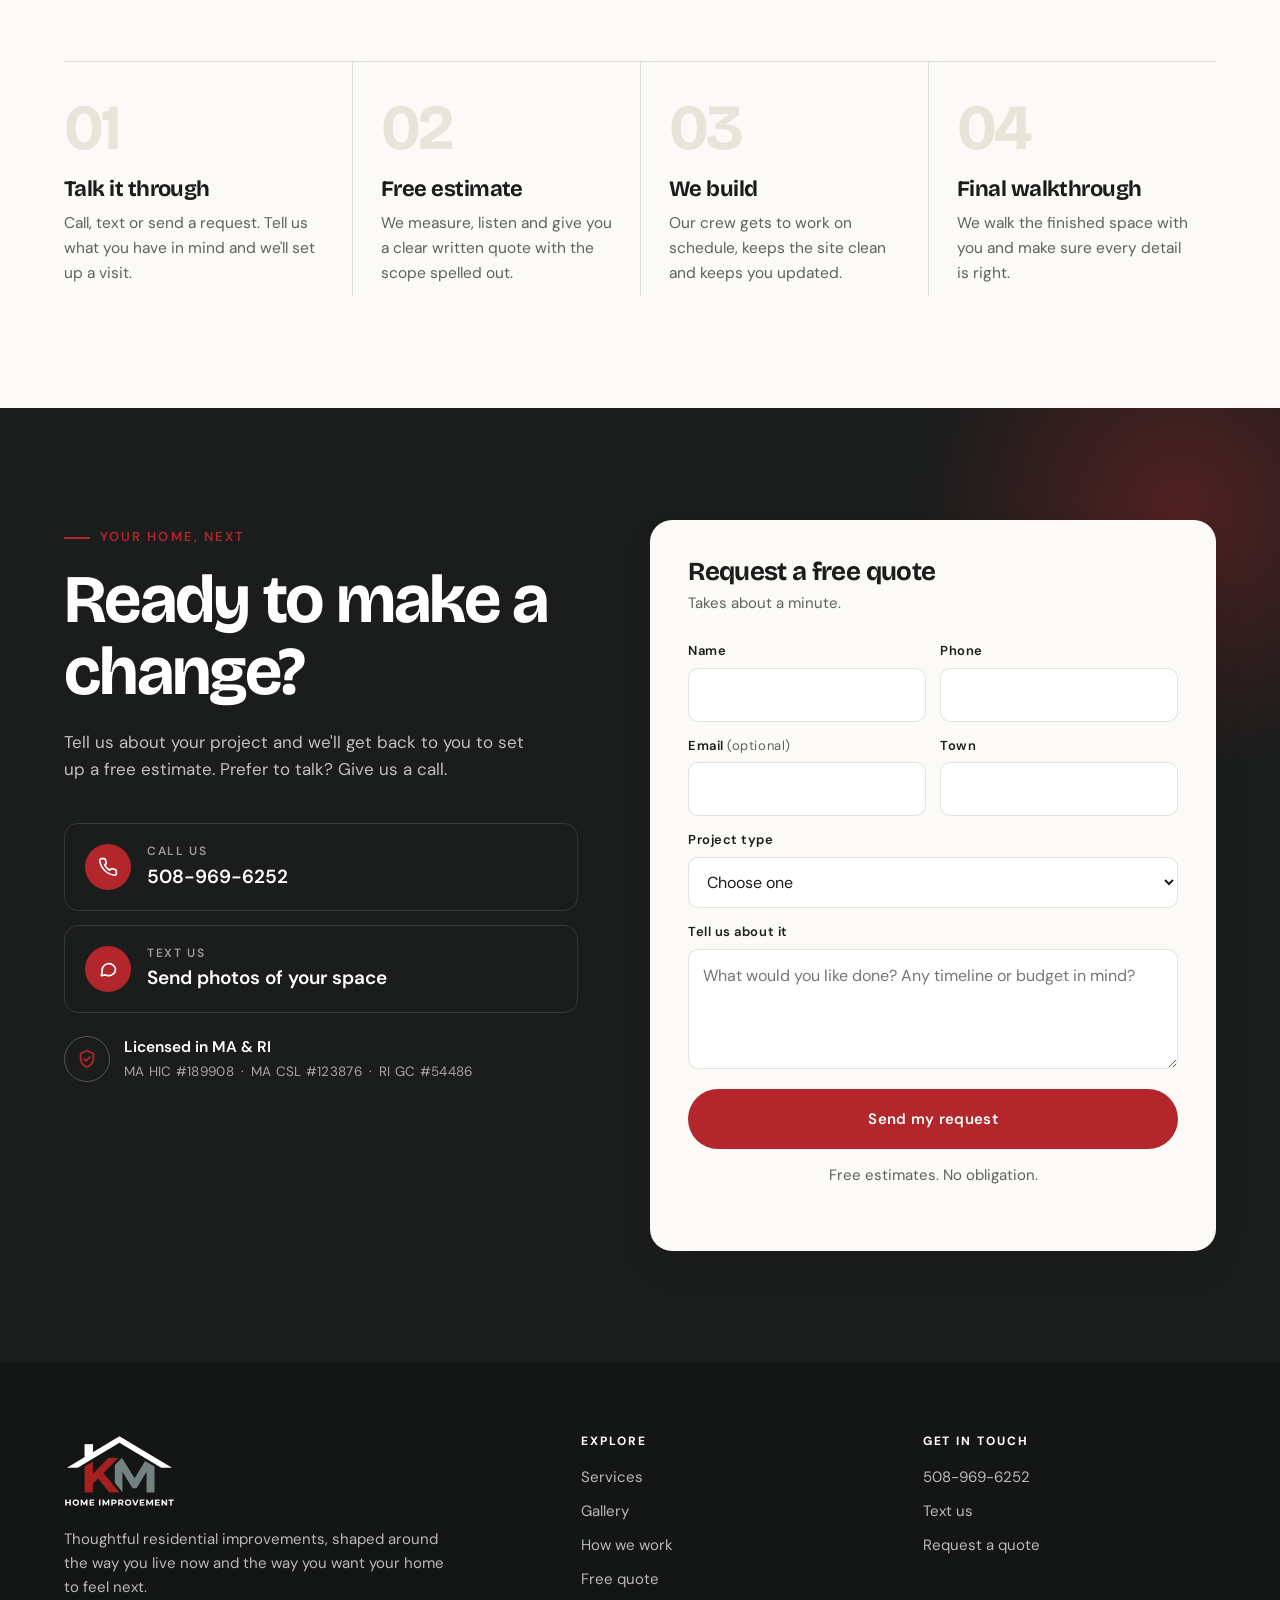
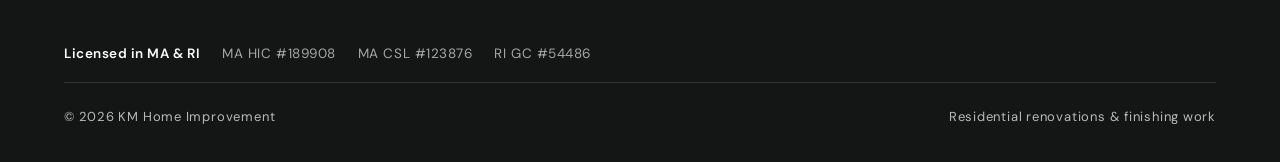
==== commit 71c00a7e: "Add licensed contractor badge to hero Co-Authored-By: Claude Opus 5.5 <noreply@anthropic.com> Claude" ====
--- a/index.html
+++ b/index.html
@@ -14,7 +14,7 @@
   <link rel="preconnect" href="https://fonts.googleapis.com">
   <link rel="preconnect" href="https://fonts.gstatic.com" crossorigin>
   <link href="https://fonts.googleapis.com/css2?family=Bricolage+Grotesque:opsz,wght@12..96,600;12..96,700&family=DM+Sans:opsz,wght@9..40,400;9..40,500;9..40,600;9..40,700&display=swap" rel="stylesheet">
-  <link rel="stylesheet" href="/css/style.css?v=1103150948">
+  <link rel="stylesheet" href="/css/style.css?v=1103151457">
   <link rel="preload" as="image" href="/images/film-poster.jpg">
 </head>
 <body>
@@ -61,6 +61,11 @@
           <svg viewBox="0 0 24 24" fill="none" stroke="currentColor" stroke-width="2" stroke-linecap="round" stroke-linejoin="round"><path d="M5 12h14M13 6l6 6-6 6"/></svg>
         </a>
         <a class="btn btn-ghost" href="tel:+15089696252">Call 508-969-6252</a>
+      </div>
+      <div class="hero-license" aria-label="Licensed contractor in Massachusetts and Rhode Island">
+        <svg viewBox="0 0 24 24" fill="none" stroke="currentColor" stroke-width="1.9" stroke-linecap="round" stroke-linejoin="round" aria-hidden="true"><path d="M12 3l7 3v5c0 4.5-3 8.3-7 10-4-1.7-7-5.5-7-10V6l7-3z"/><path d="M9 12l2 2 4-4"/></svg>
+        <span class="hl-title">Licensed Contractor · MA &amp; RI</span>
+        <span class="hl-nums"><span>MA HIC #189908</span><span>MA CSL #123876</span><span>RI GC #54486</span></span>
       </div>
       <div class="hero-strip" aria-label="What we do">
         <span>Kitchens</span><span>Bathrooms</span><span>Basements</span><span>Decks</span><span>Painting</span>
@@ -295,6 +300,6 @@
   <a class="btn btn-red" href="#quote">Free quote</a>
 </div>
 
-<script src="/js/site.js?v=1103150948"></script>
+<script src="/js/site.js?v=1103151457"></script>
 </body>
 </html>
--- a/css/style.css
+++ b/css/style.css
@@ -121,6 +121,17 @@
 .hero h1 { font-size: clamp(44px, 7vw, 100px); max-width: 12.5ch; margin: 22px 0 26px; letter-spacing: -0.04em; }
 .hero-lede { font-size: clamp(17px, 1.6vw, 20px); max-width: 46ch; color: rgba(255,255,255,.8); }
 .hero-actions { display: flex; flex-wrap: wrap; gap: 14px; margin-top: 38px; }
+.hero-license {
+  display: inline-flex; align-items: center; flex-wrap: wrap; gap: 6px 12px; margin-top: 22px;
+  padding: 9px 16px 9px 12px; border-radius: 999px;
+  background: rgba(14,15,15,.42); border: 1px solid rgba(255,255,255,.18);
+  -webkit-backdrop-filter: blur(6px); backdrop-filter: blur(6px);
+  font-size: 12.5px; letter-spacing: .05em; color: rgba(255,255,255,.72);
+}
+.hero-license svg { width: 17px; height: 17px; color: #fff; background: var(--red); border-radius: 50%; padding: 3px; box-sizing: content-box; flex-shrink: 0; }
+.hero-license .hl-title { font-weight: 700; text-transform: uppercase; letter-spacing: .12em; font-size: 11.5px; color: #fff; }
+.hero-license .hl-nums { display: inline-flex; flex-wrap: wrap; gap: 2px 0; padding-left: 12px; border-left: 1px solid rgba(255,255,255,.22); }
+.hero-license .hl-nums span + span::before { content: "\00b7"; margin: 0 7px; color: rgba(255,255,255,.4); }
 .hero-strip {
   margin-top: 72px; padding-top: 26px; border-top: 1px solid var(--line-dark);
   display: grid; grid-template-columns: repeat(5, 1fr); gap: 16px;
@@ -495,3 +506,10 @@
 }
 
 [hidden] { display: none !important; }
+
+/* Hero license line — phone */
+@media (max-width: 860px) {
+  .hero-license { border-radius: 14px; padding: 10px 14px; gap: 6px 10px; margin-top: 18px; }
+  .hero-license .hl-nums { flex-basis: 100%; flex-wrap: nowrap; white-space: nowrap; padding-left: 0; border-left: 0; font-size: 11.5px; letter-spacing: .01em; }
+  .hero-license .hl-nums span + span::before { margin: 0 5px; }
+}
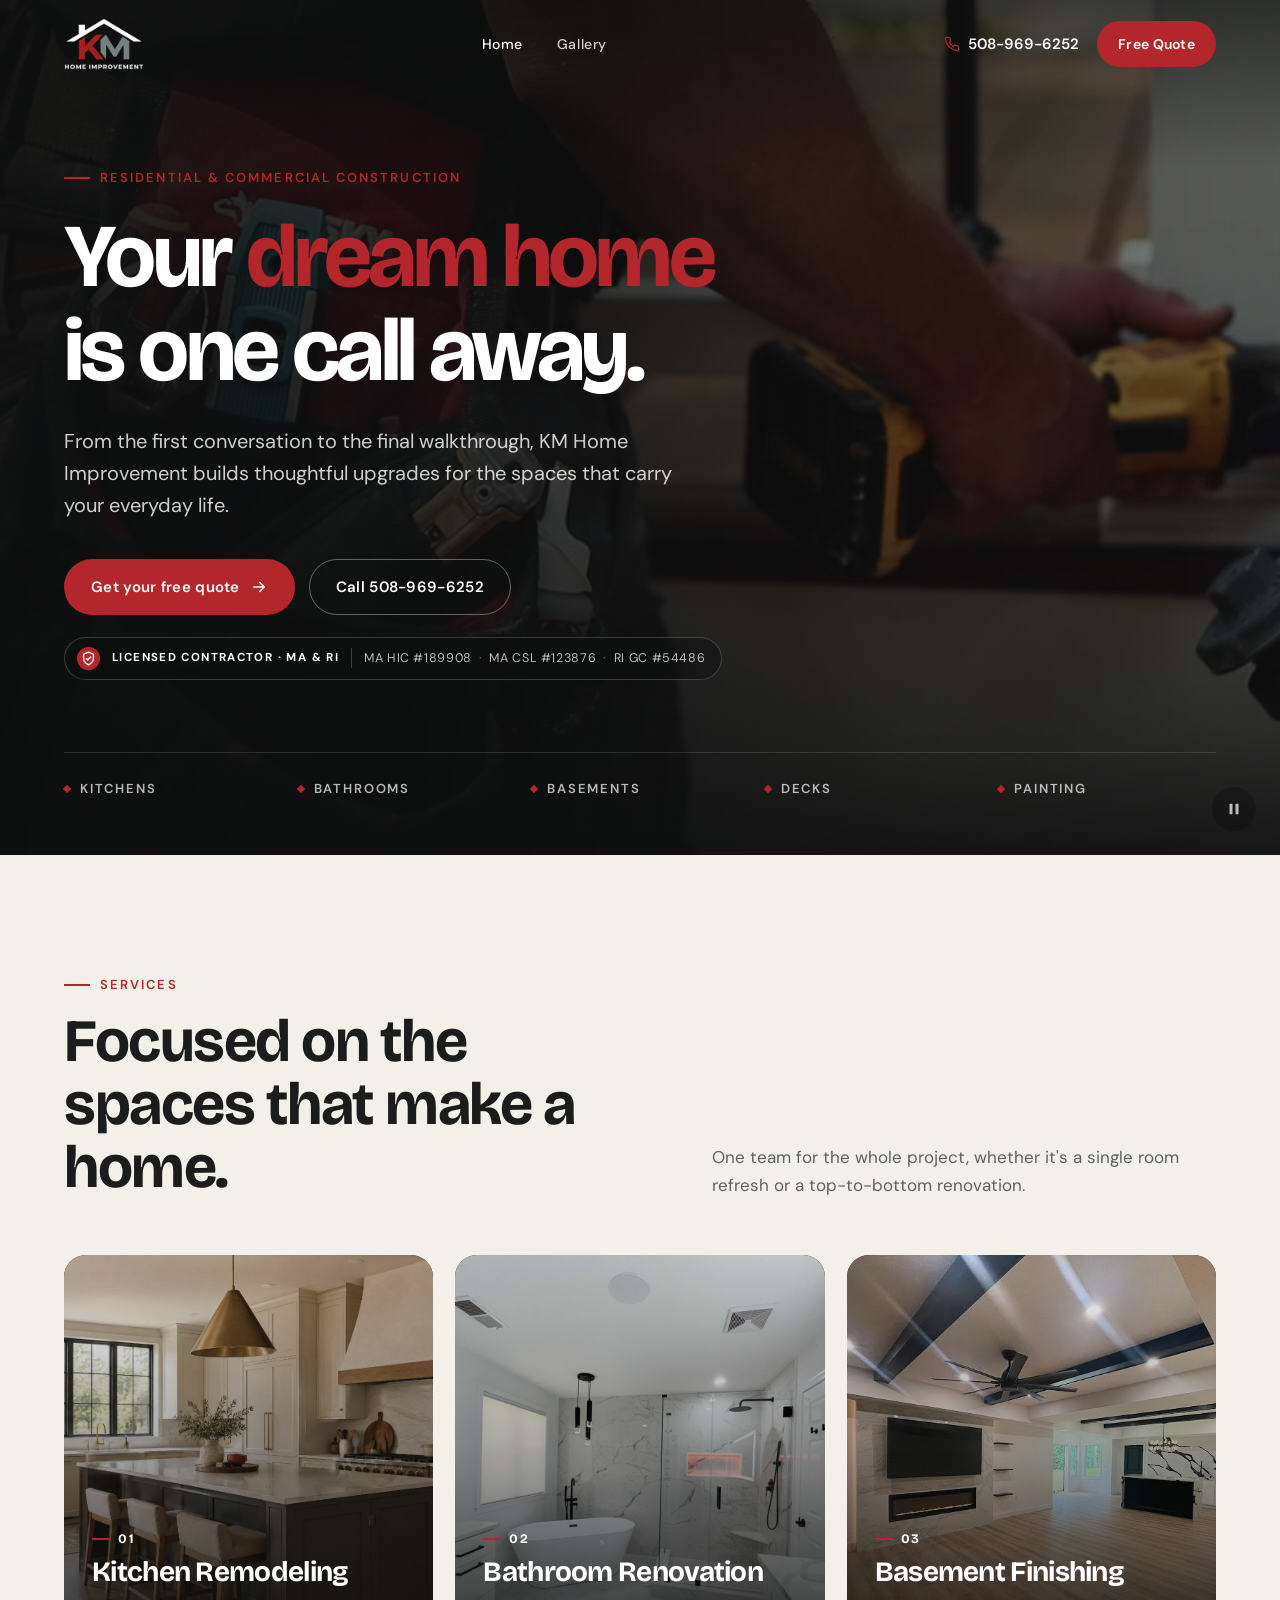
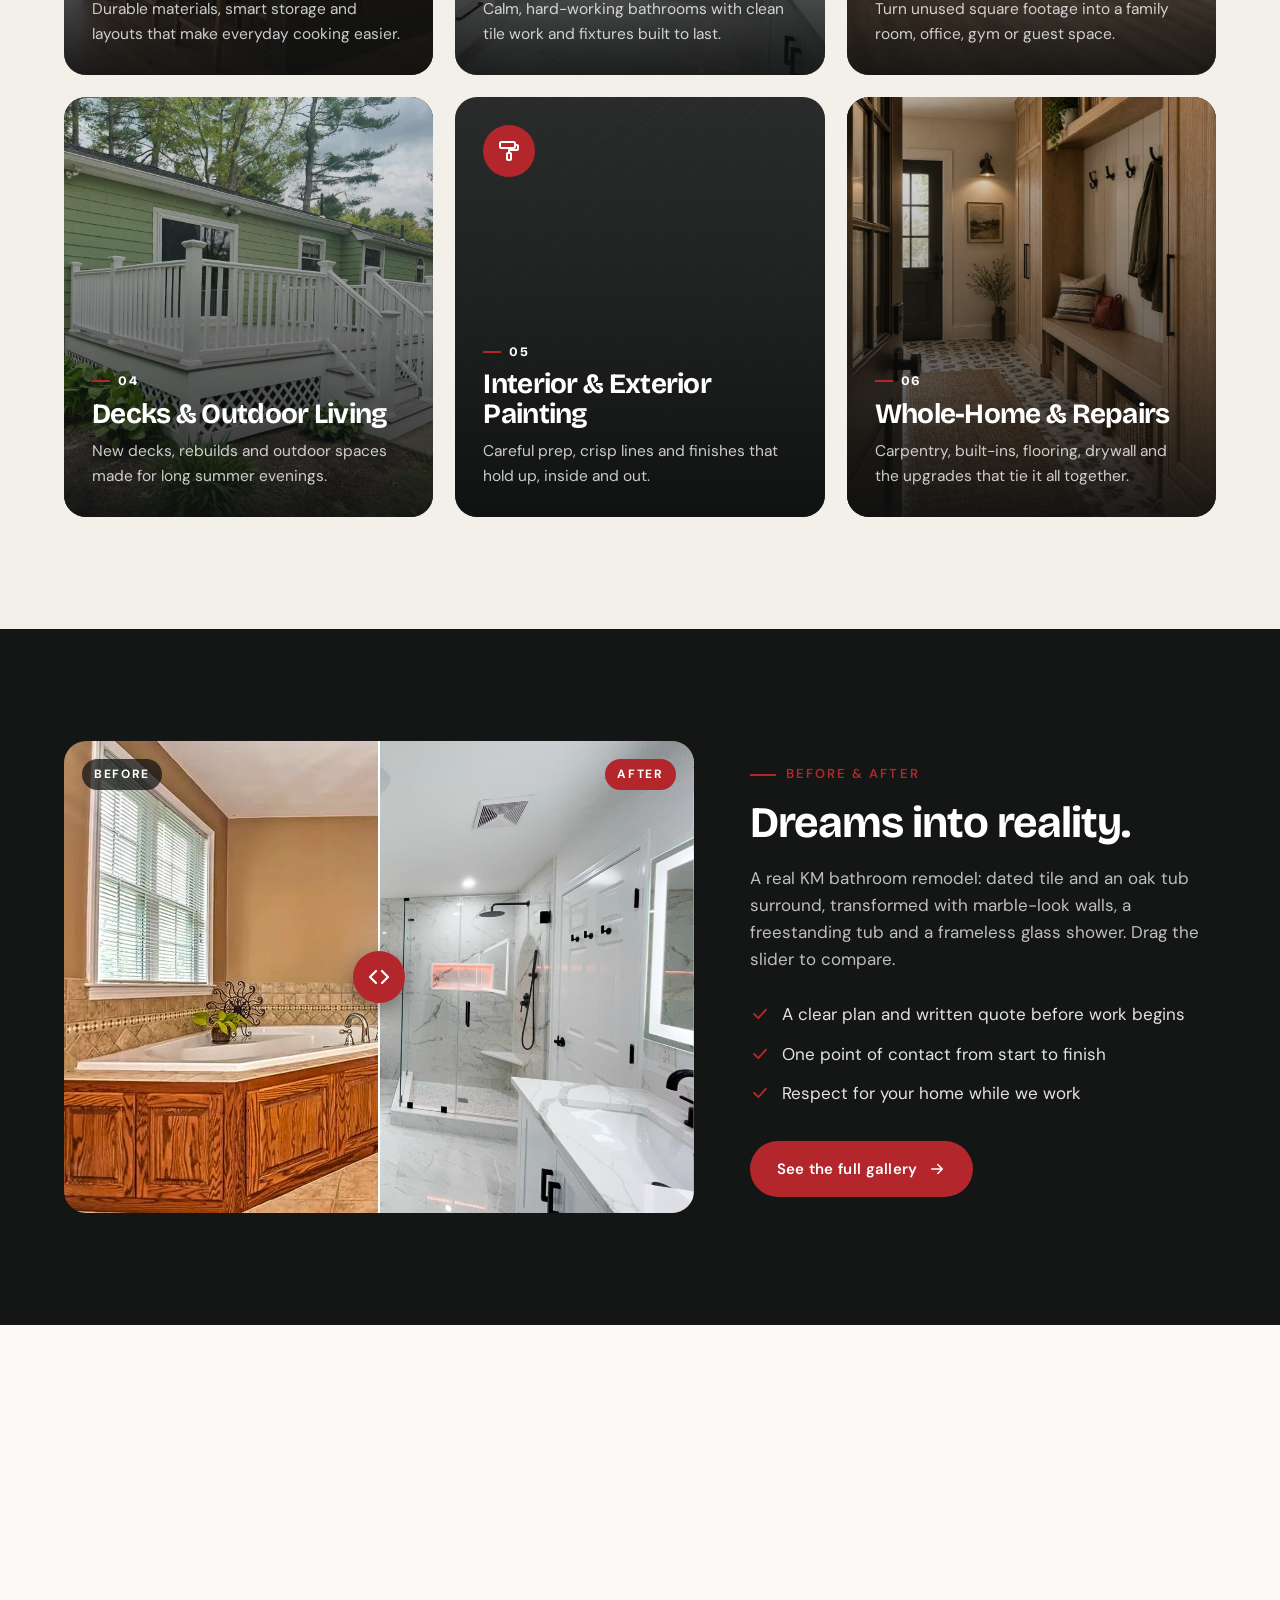
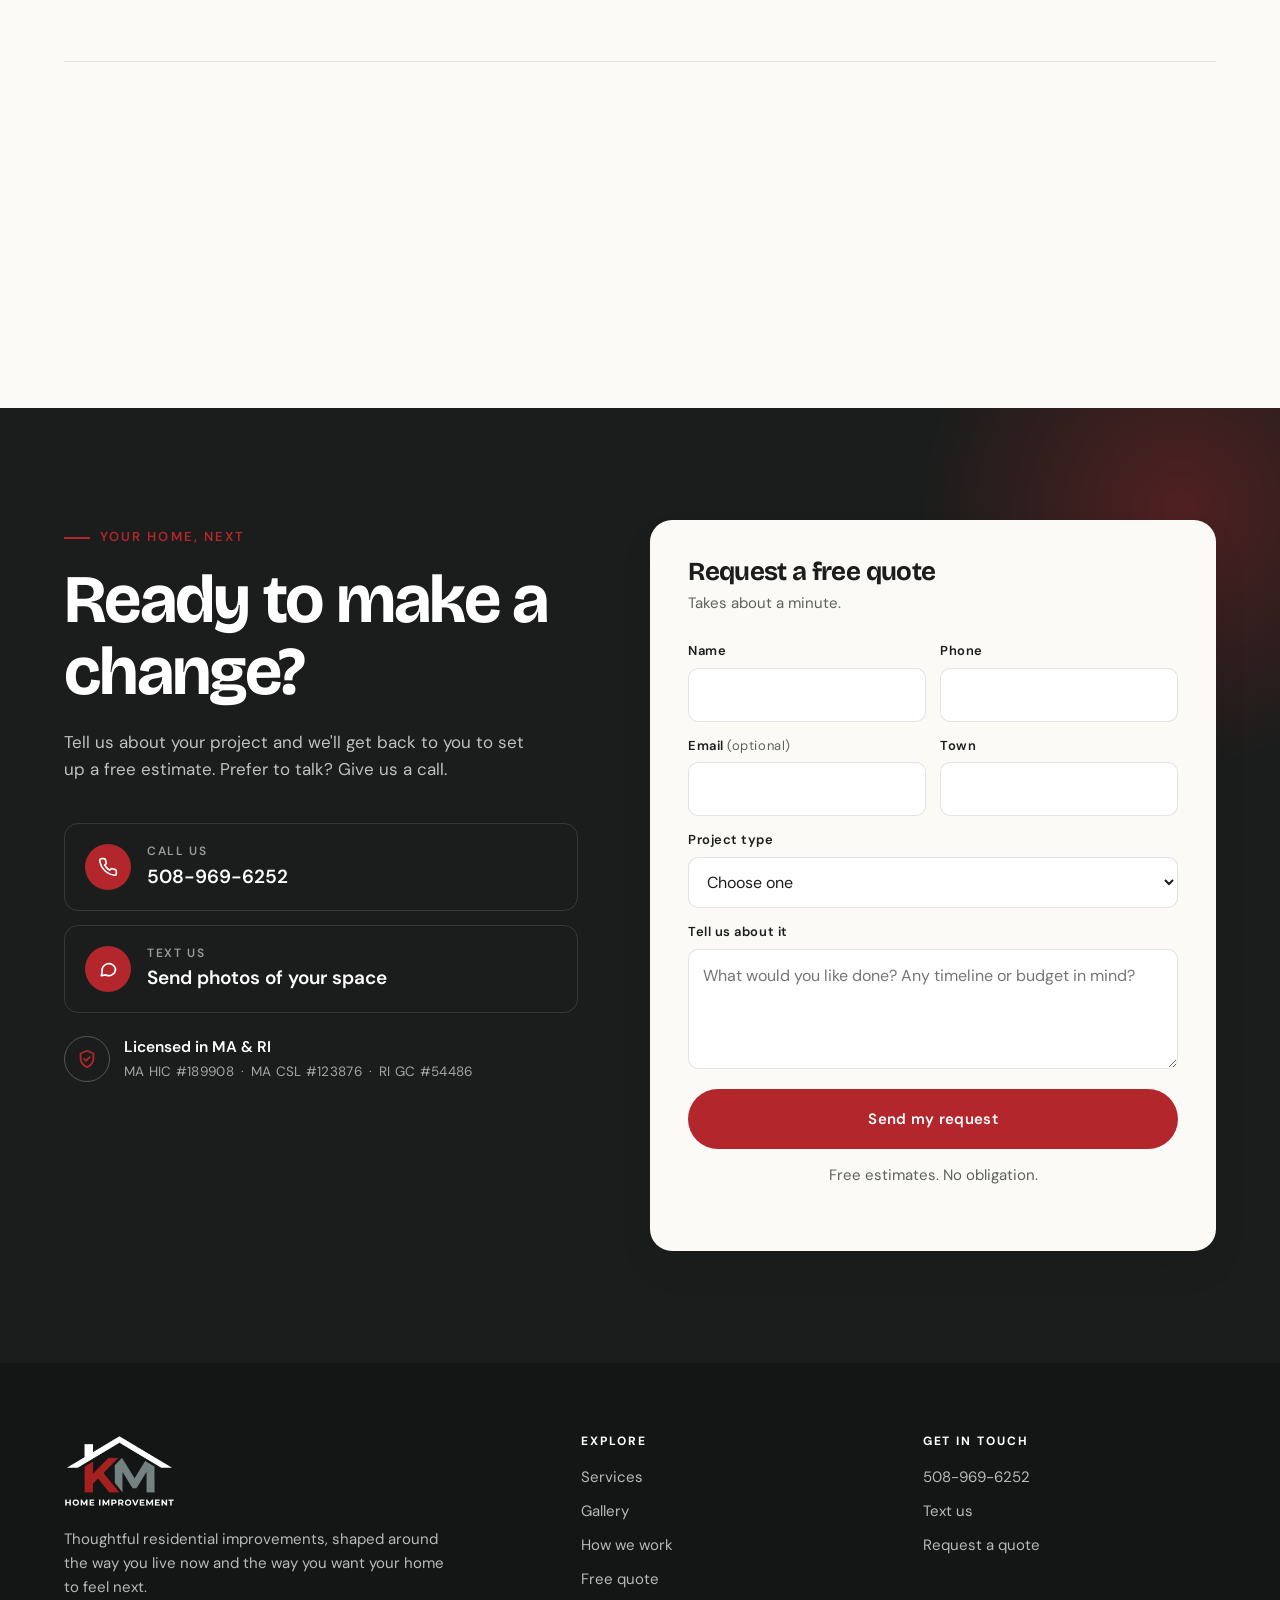
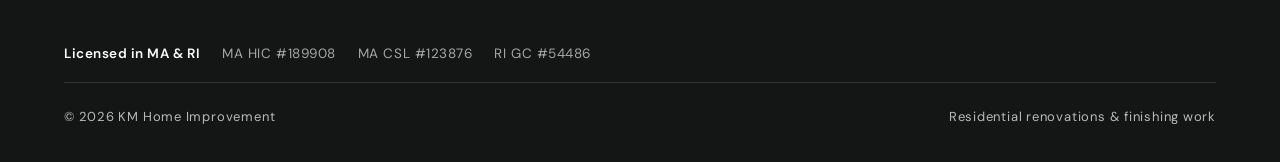
==== commit 4b2c23a9: "Capture quote form submissions as leads (Google Sheet + email) and enable Vercel Web Analytics scrip" ====
--- a/index.html
+++ b/index.html
@@ -16,6 +16,8 @@
   <link href="https://fonts.googleapis.com/css2?family=Bricolage+Grotesque:opsz,wght@12..96,600;12..96,700&family=DM+Sans:opsz,wght@9..40,400;9..40,500;9..40,600;9..40,700&display=swap" rel="stylesheet">
   <link rel="stylesheet" href="/css/style.css?v=1103151457">
   <link rel="preload" as="image" href="/images/film-poster.jpg">
+  <script>window.va=window.va||function(){(window.vaq=window.vaq||[]).push(arguments)};</script>
+  <script defer src="/_vercel/insights/script.js"></script>
 </head>
 <body>
 
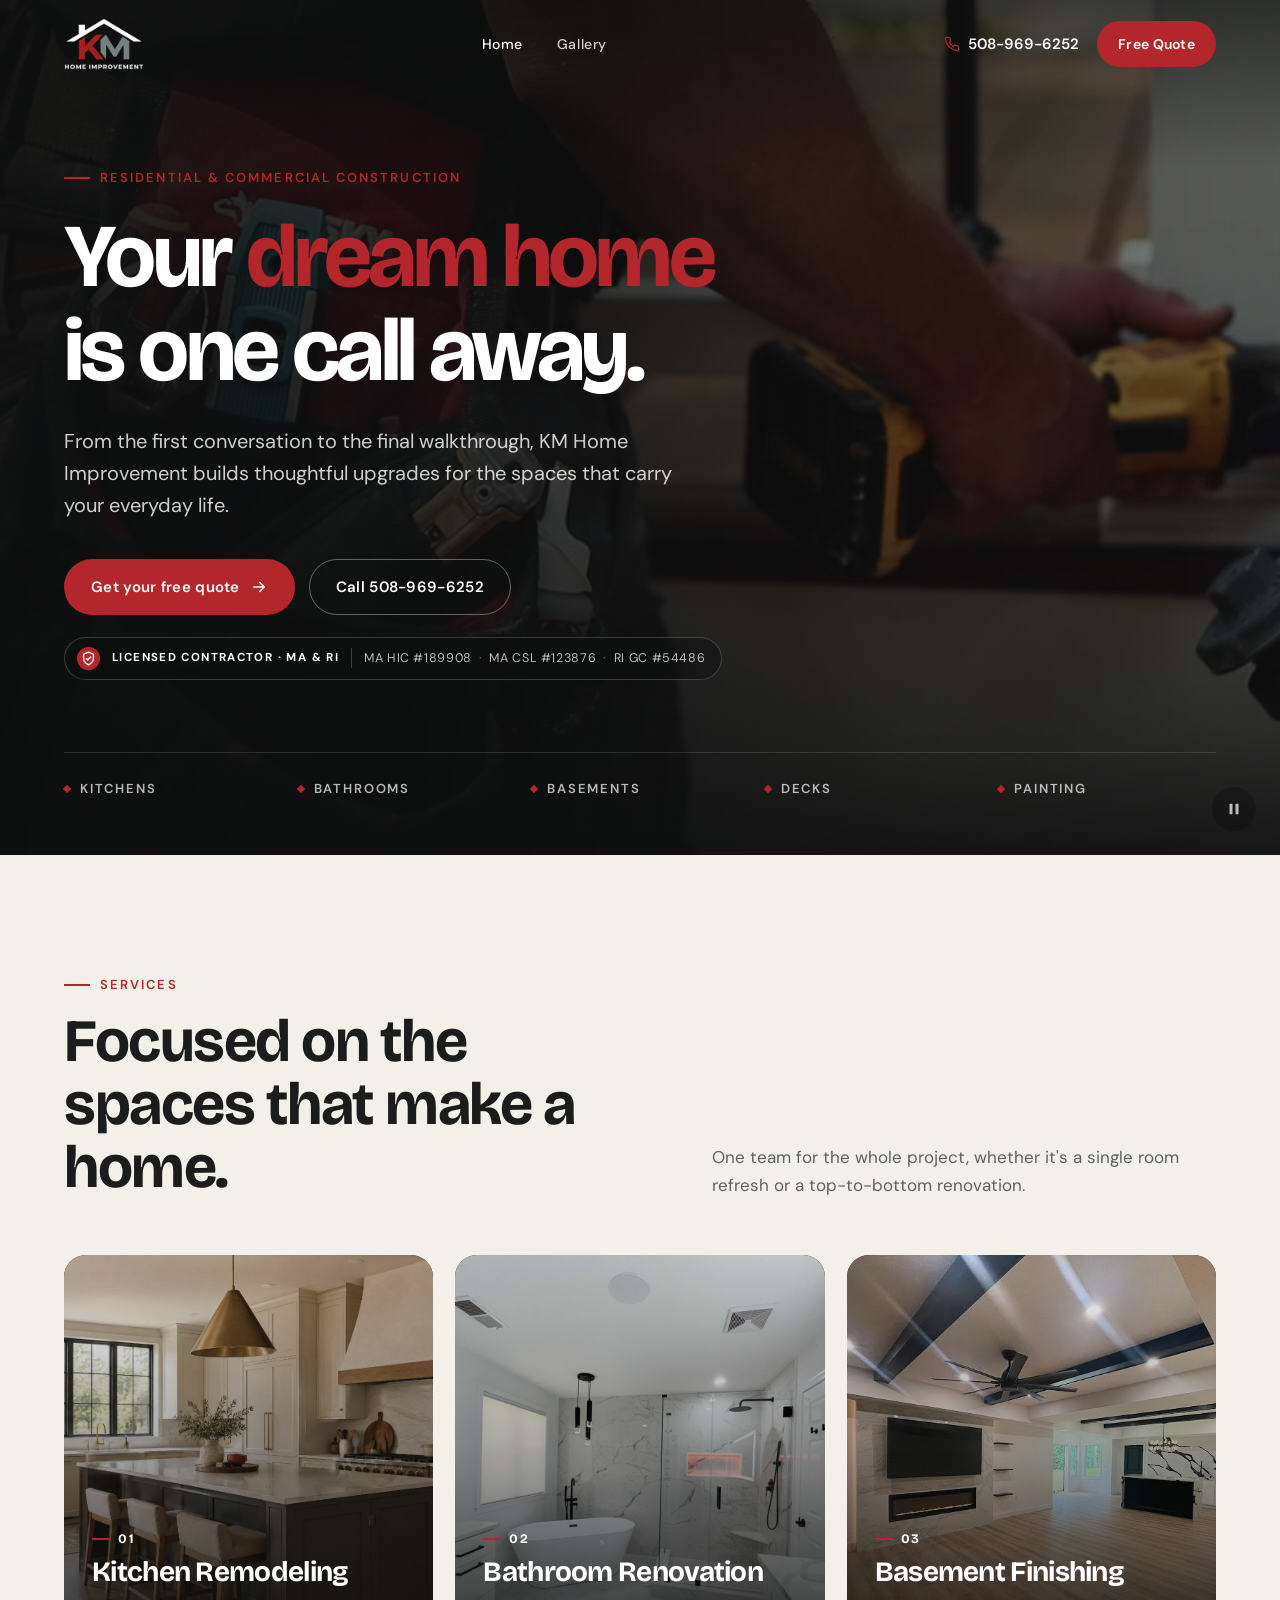
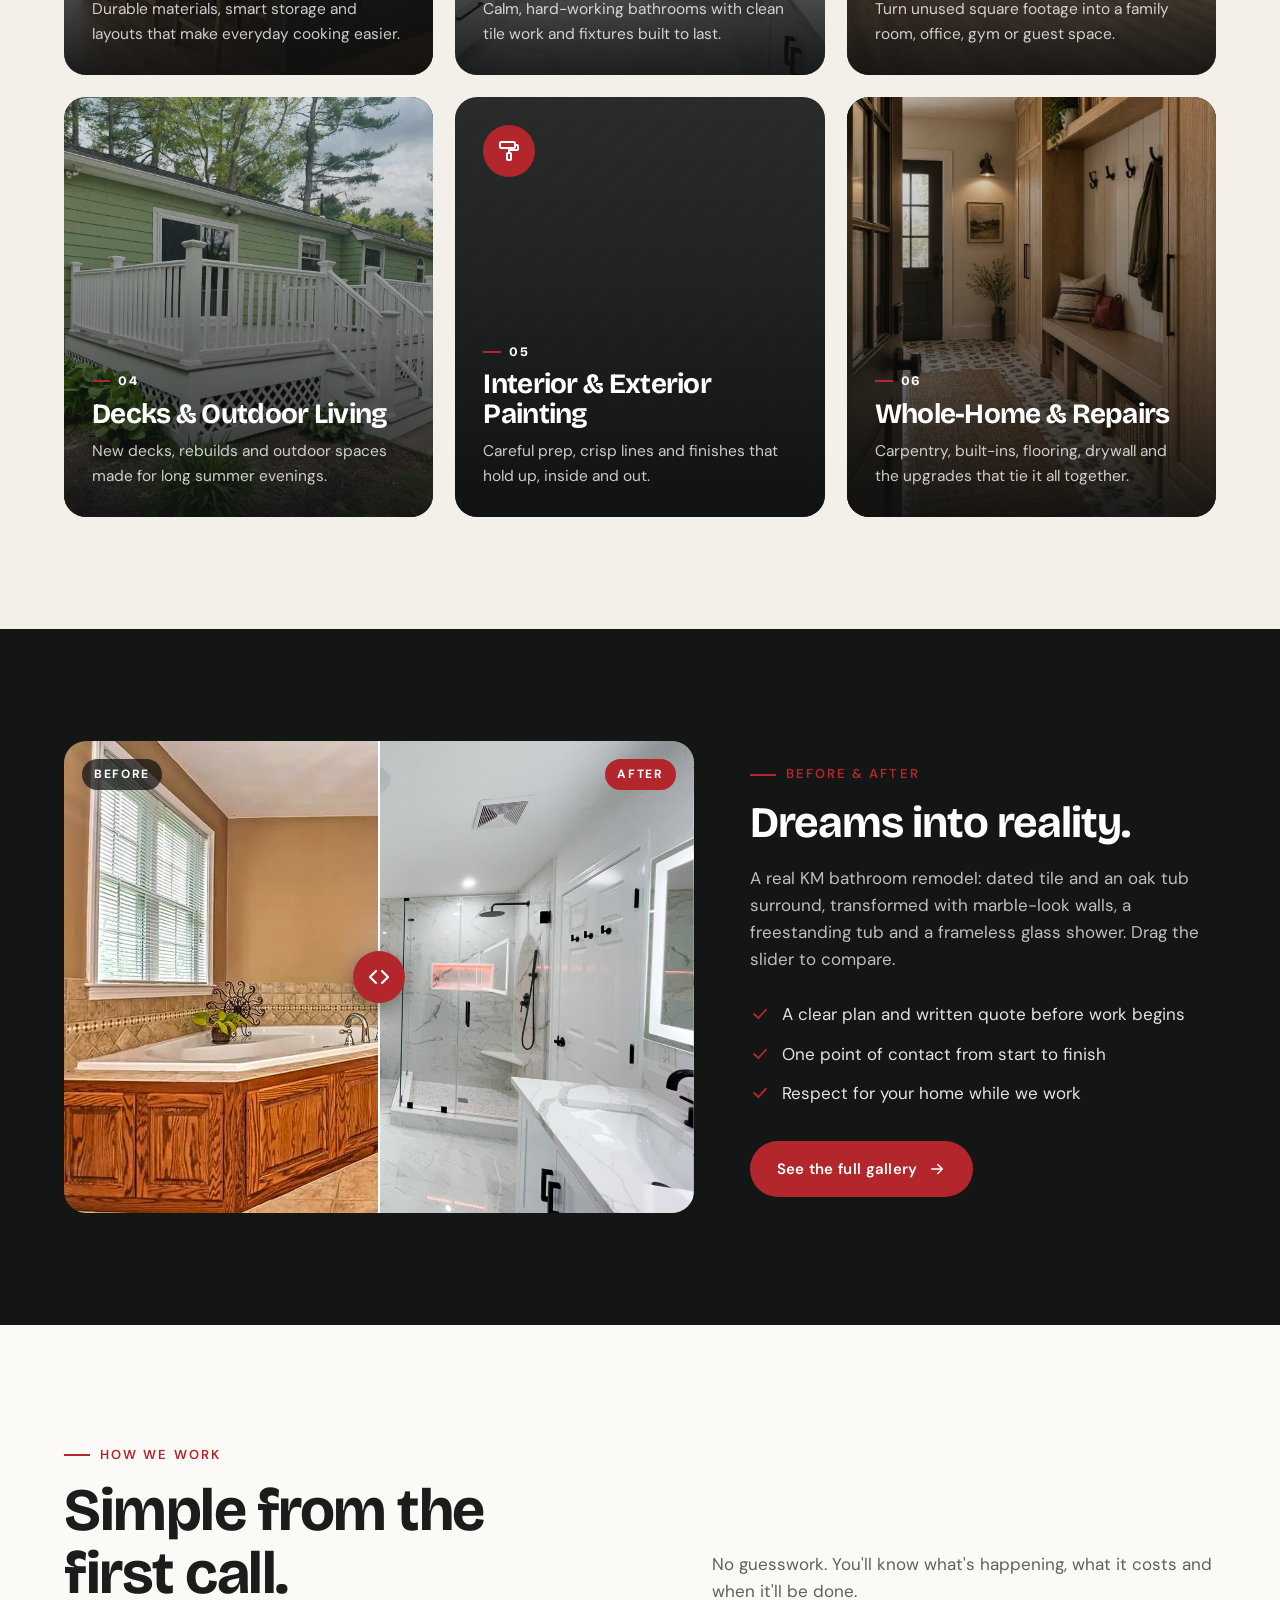
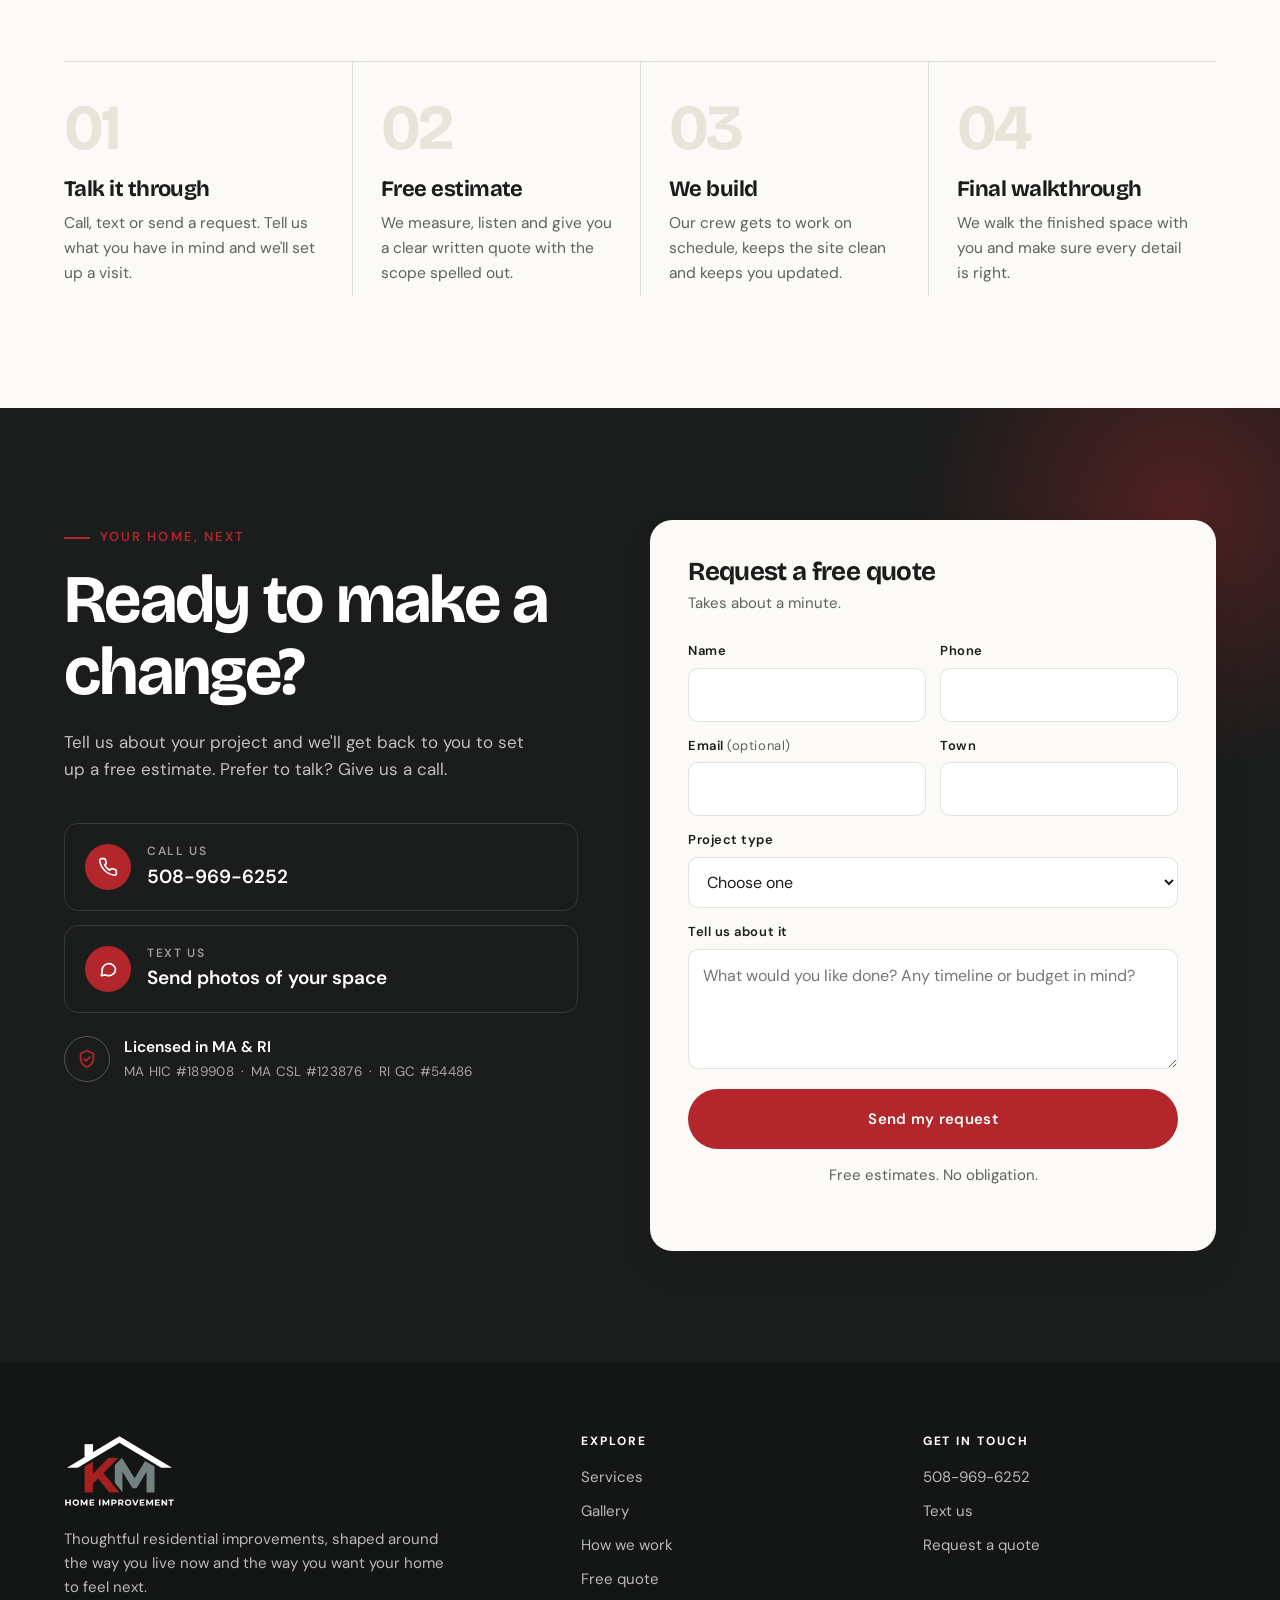
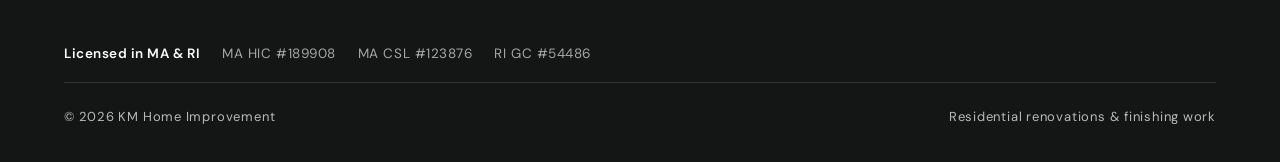
==== commit 9456f7a4: "Add real deck and bathroom photos to gallery Co-Authored-By: Claude Opus 5.5 <noreply@anthropic.com>" ====
--- a/index.html
+++ b/index.html
@@ -14,7 +14,7 @@
   <link rel="preconnect" href="https://fonts.googleapis.com">
   <link rel="preconnect" href="https://fonts.gstatic.com" crossorigin>
   <link href="https://fonts.googleapis.com/css2?family=Bricolage+Grotesque:opsz,wght@12..96,600;12..96,700&family=DM+Sans:opsz,wght@9..40,400;9..40,500;9..40,600;9..40,700&display=swap" rel="stylesheet">
-  <link rel="stylesheet" href="/css/style.css?v=1103151457">
+  <link rel="stylesheet" href="/css/style.css?v=1103160652">
   <link rel="preload" as="image" href="/images/film-poster.jpg">
   <script>window.va=window.va||function(){(window.vaq=window.vaq||[]).push(arguments)};</script>
   <script defer src="/_vercel/insights/script.js"></script>
@@ -302,6 +302,6 @@
   <a class="btn btn-red" href="#quote">Free quote</a>
 </div>
 
-<script src="/js/site.js?v=1103151457"></script>
+<script src="/js/site.js?v=1103160652"></script>
 </body>
 </html>
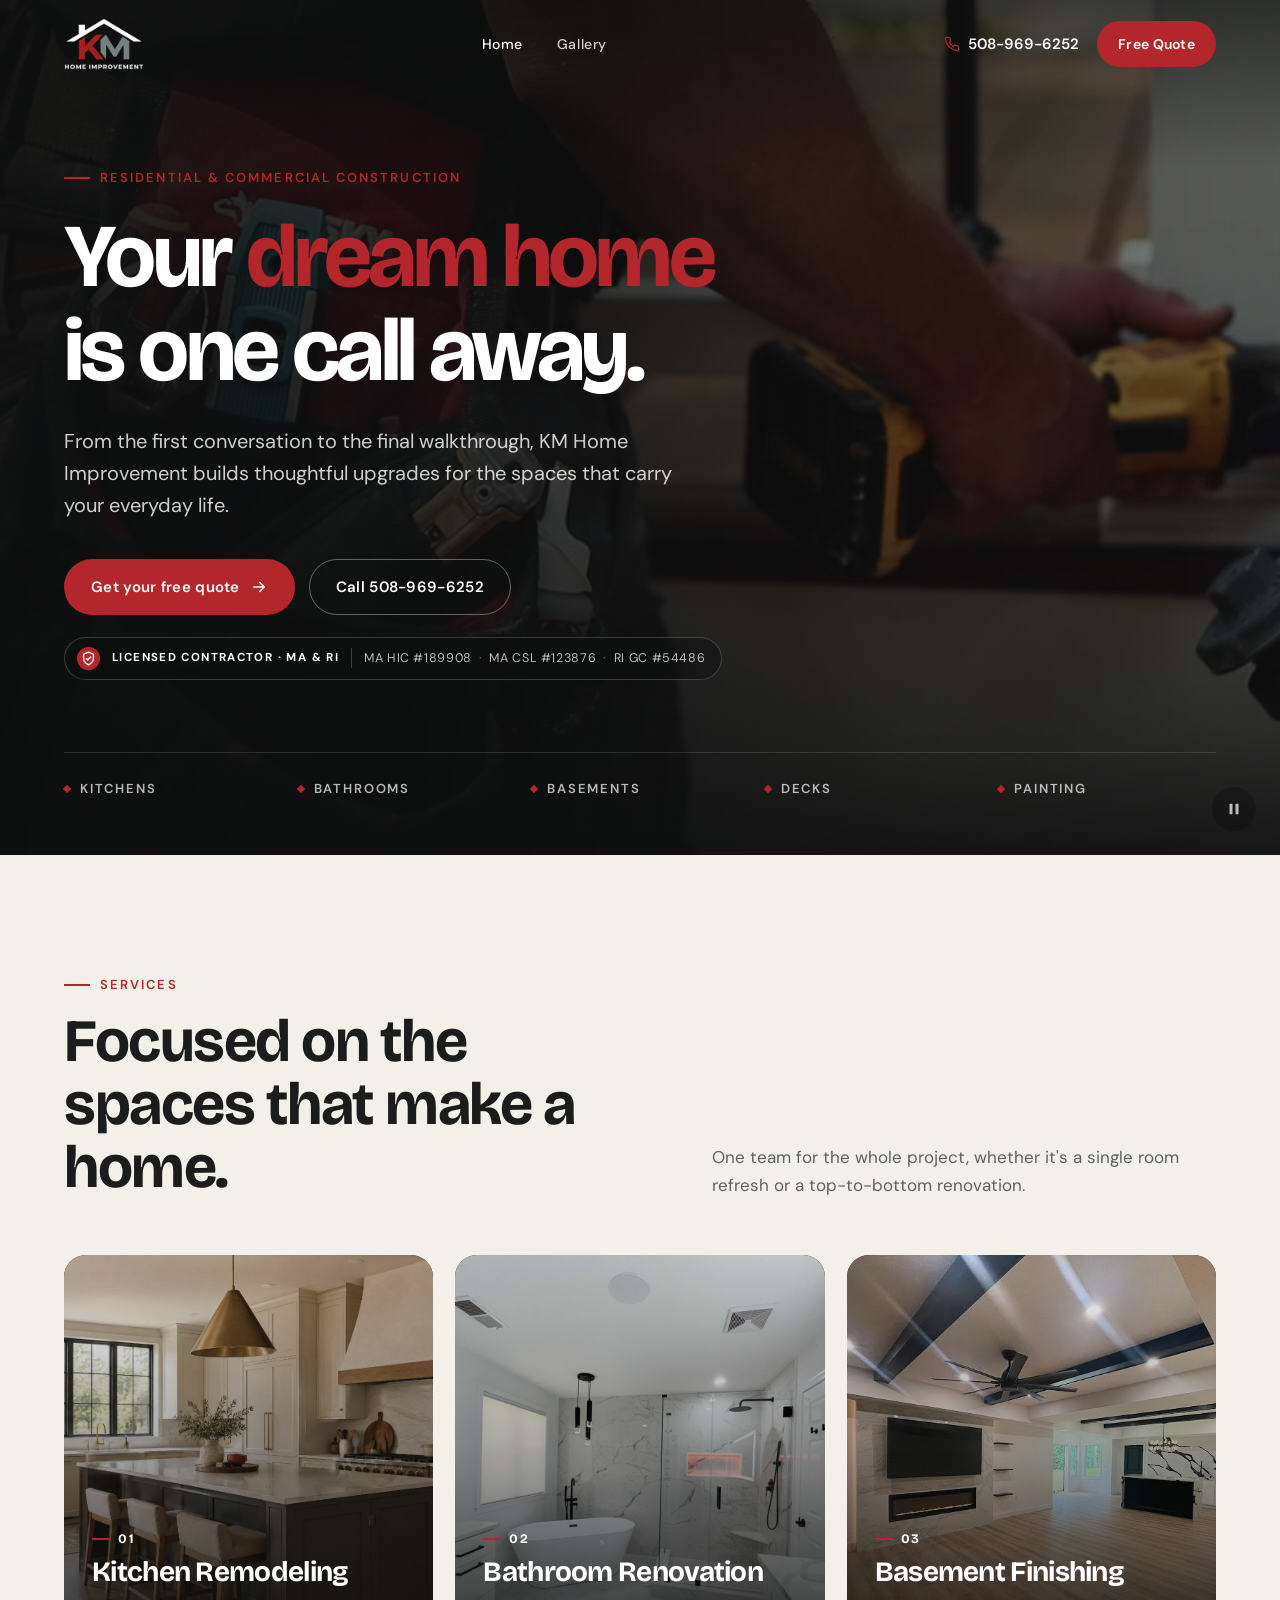
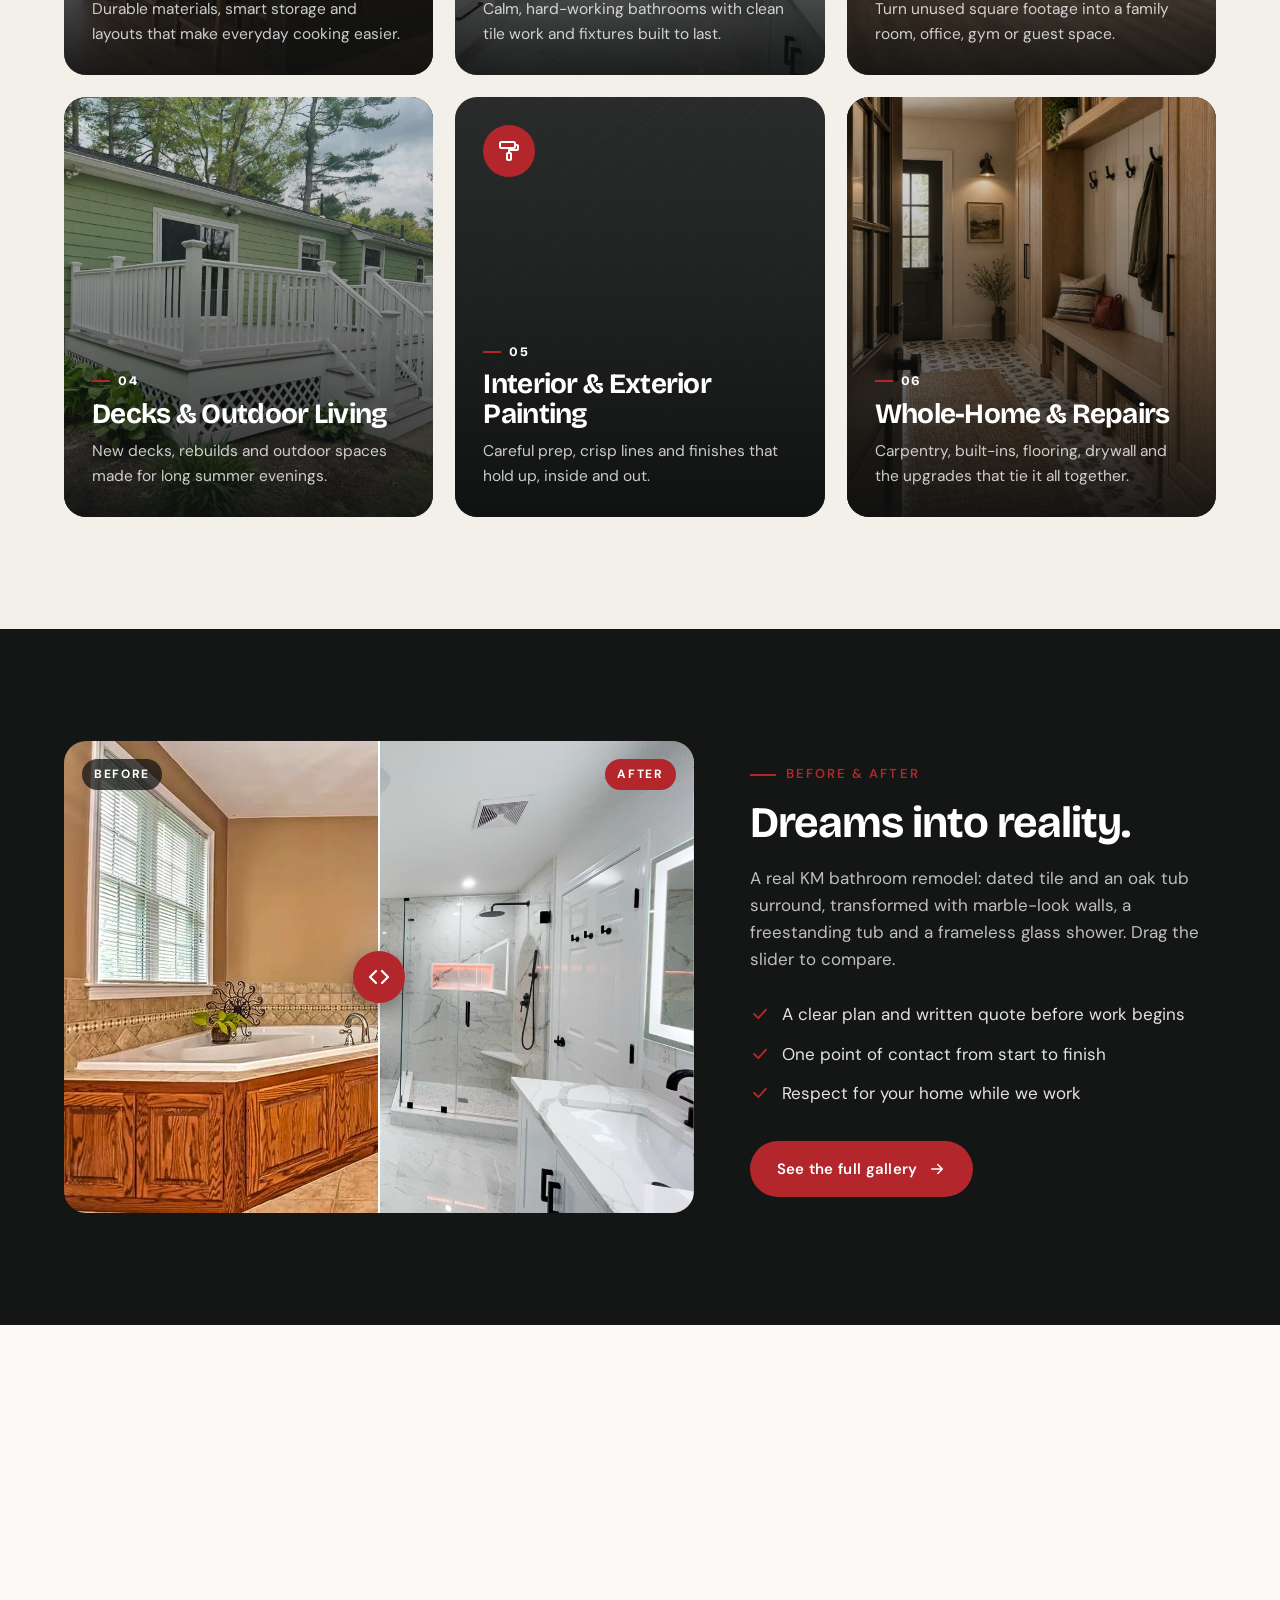
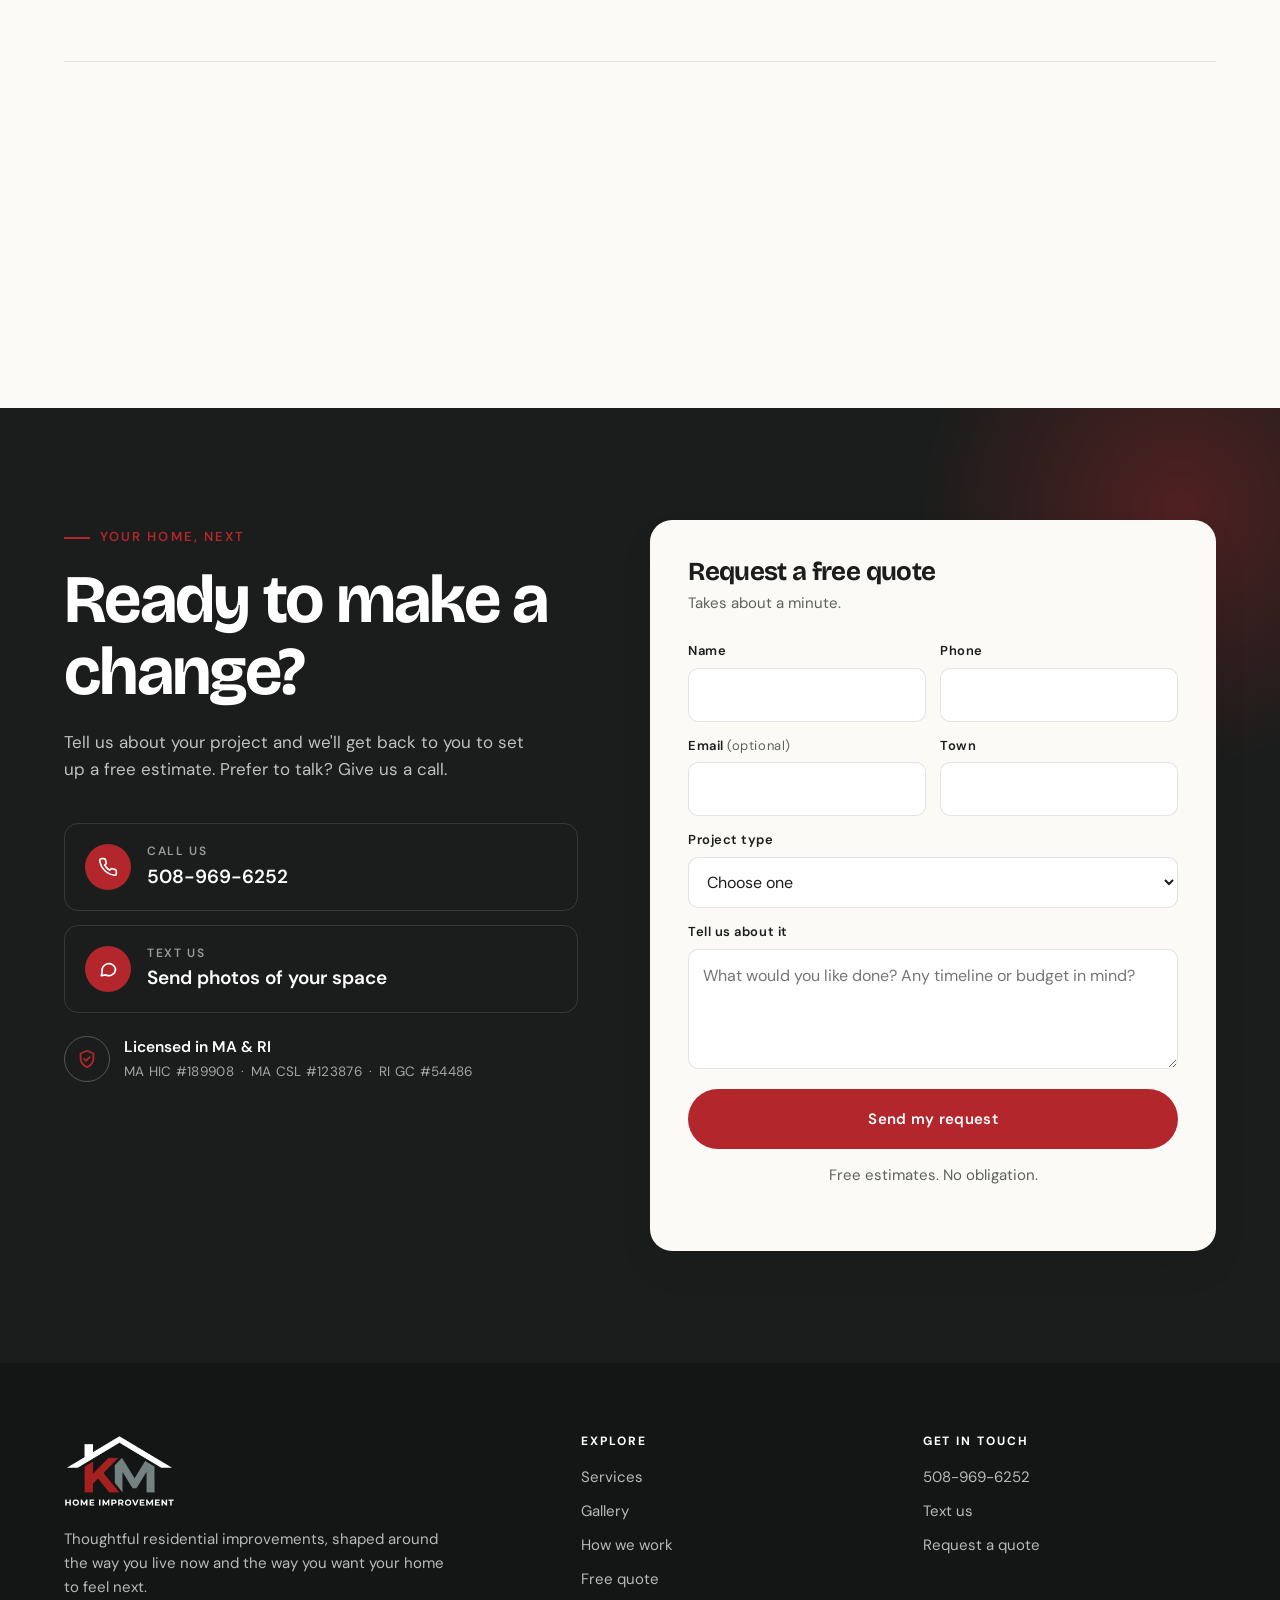
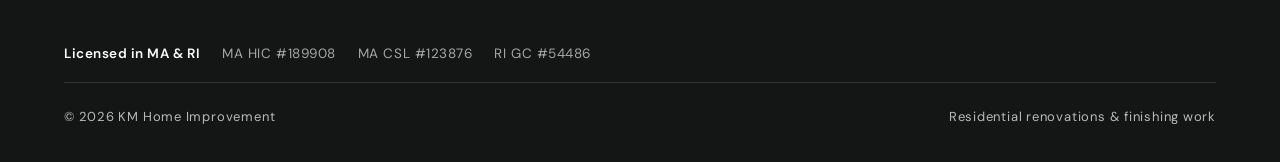
==== commit ce4bab06: "Merge redesign: lead capture (sheet + email + text) and Vercel Web Analytics Co-Authored-By: Claude " ====
(no text change in the page or its own stylesheets)
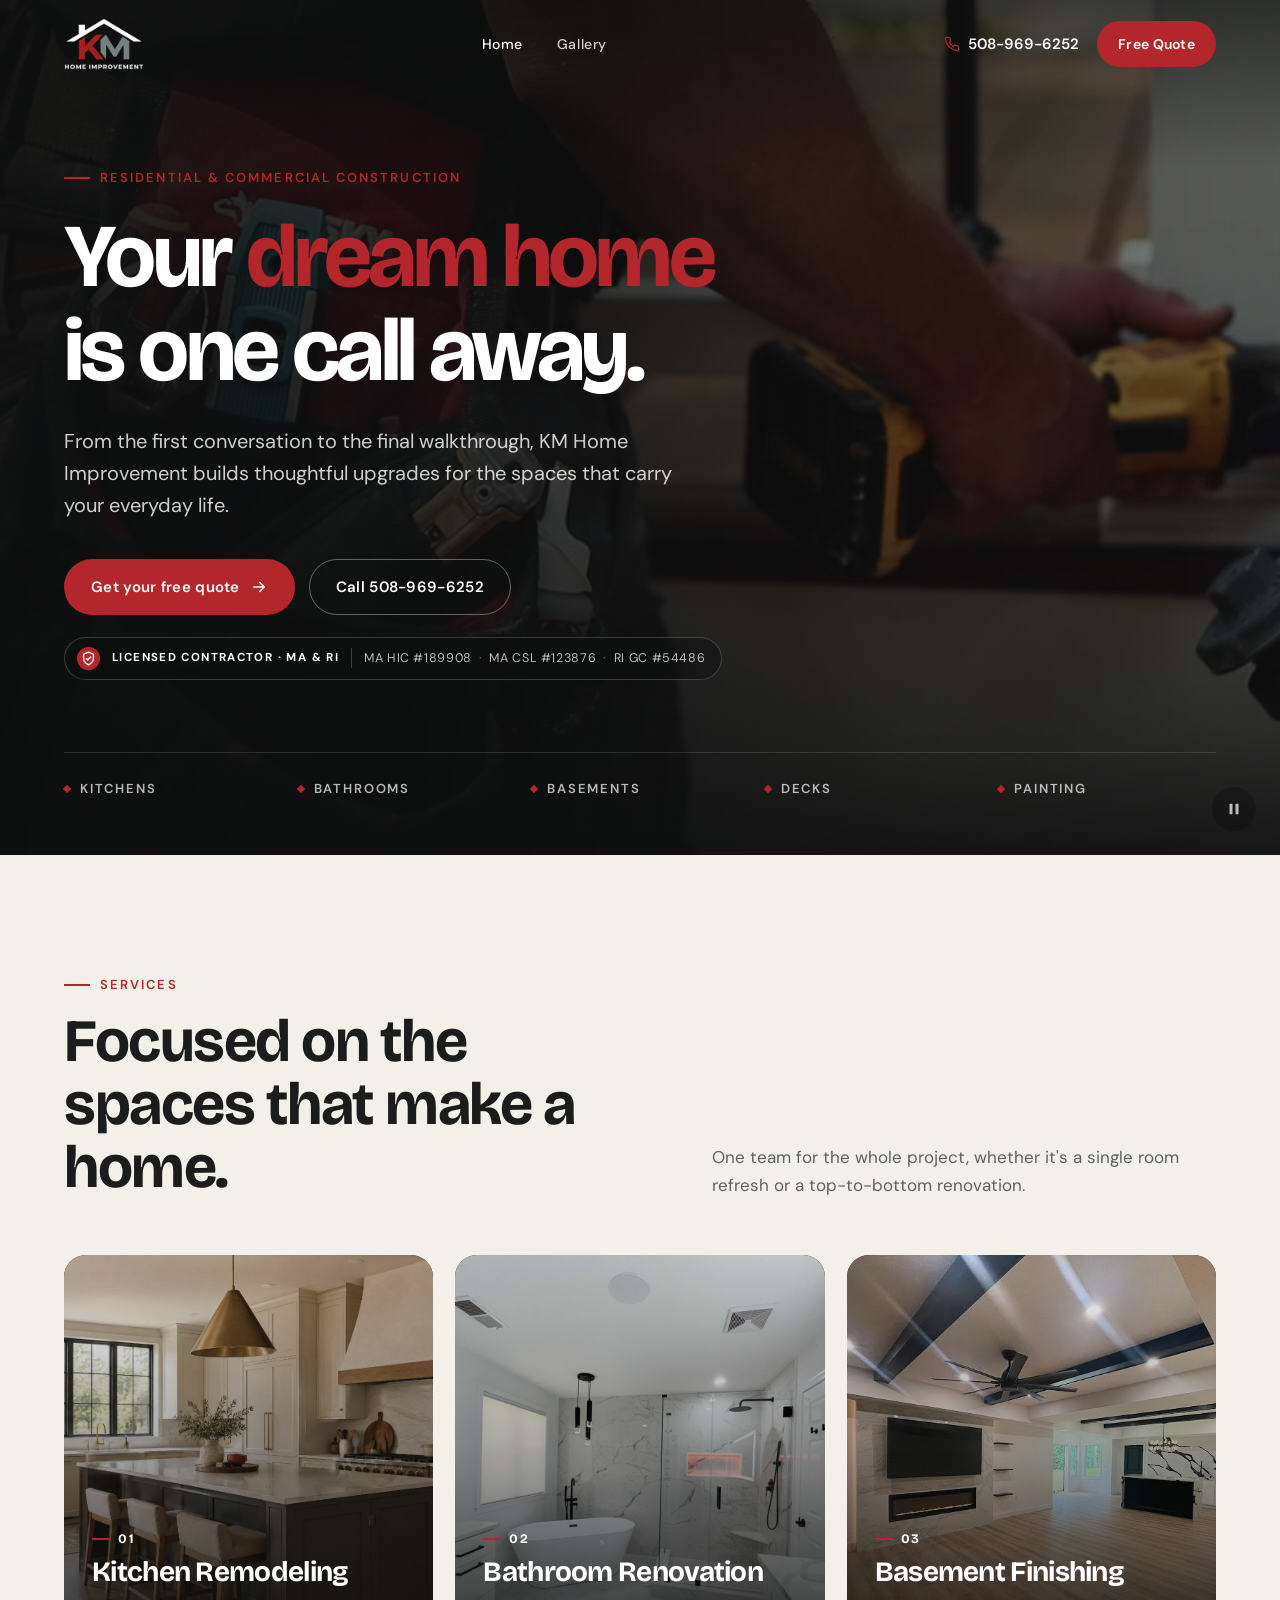
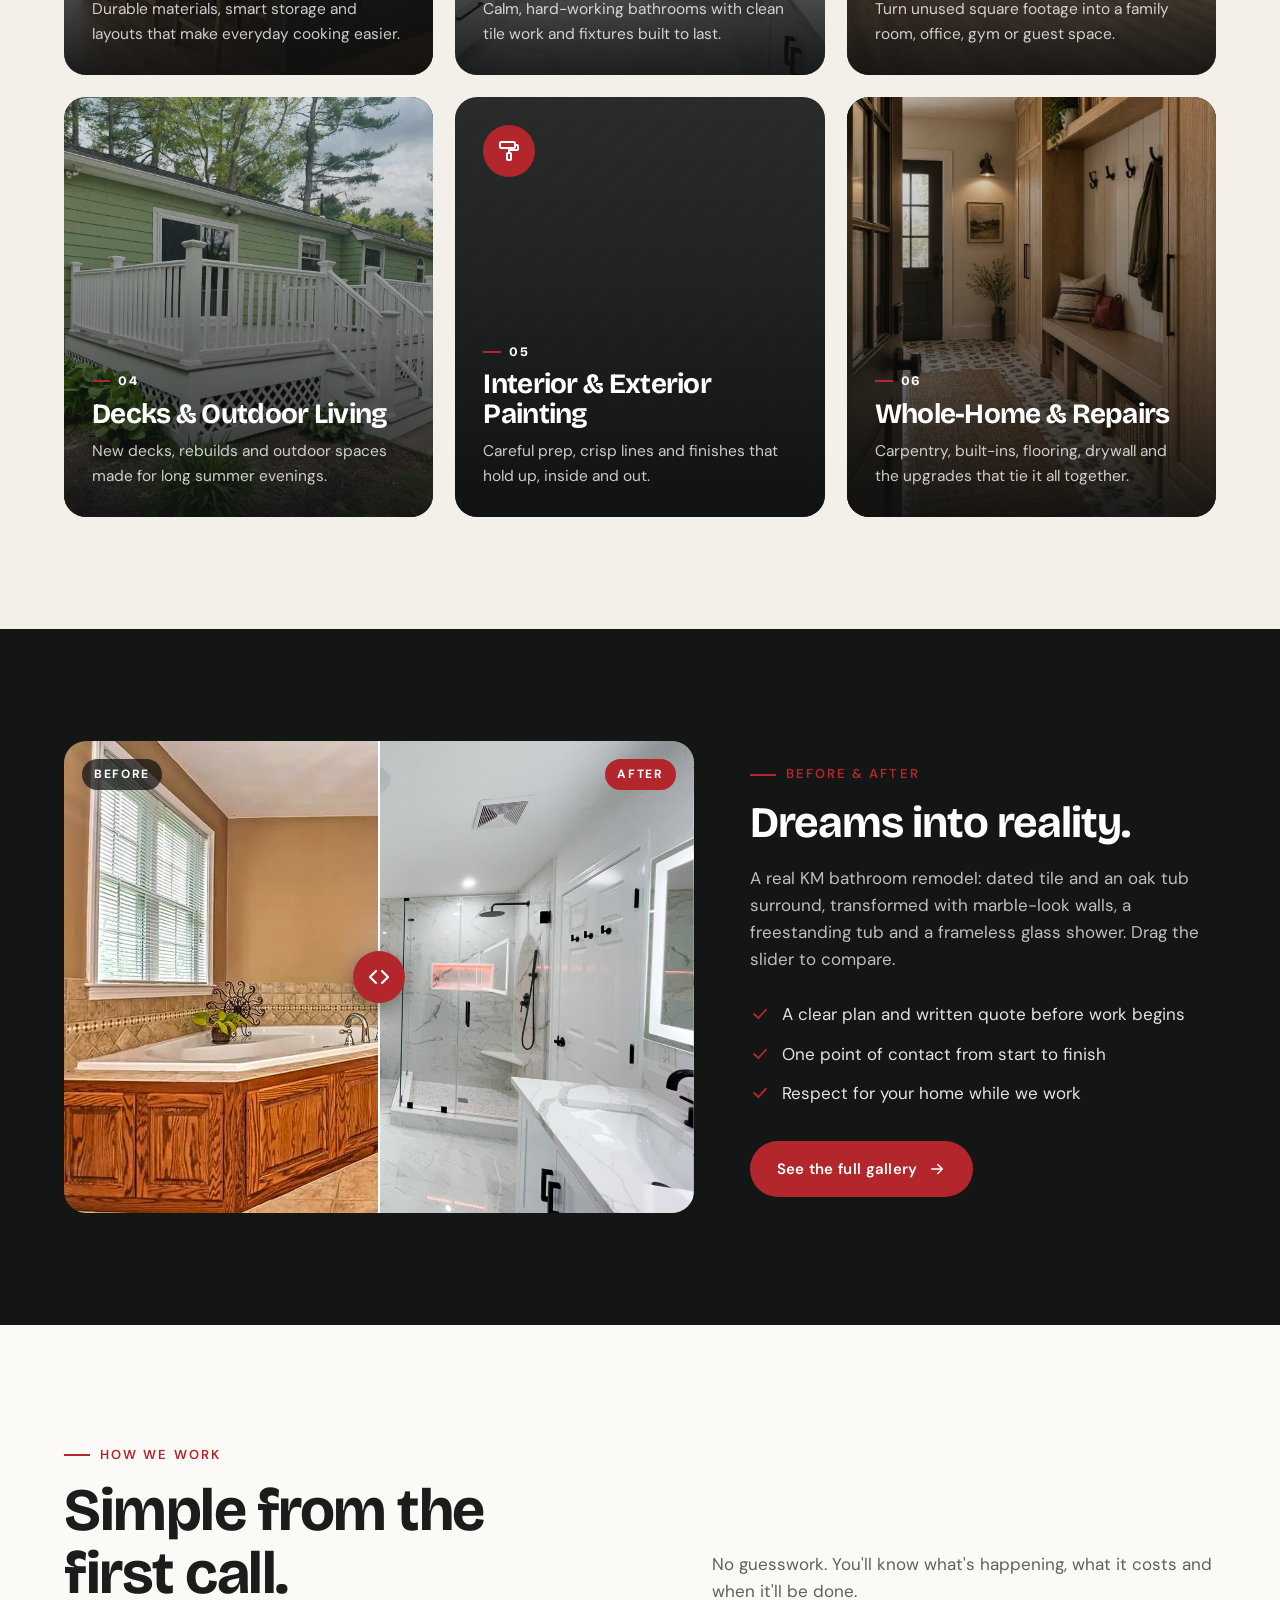
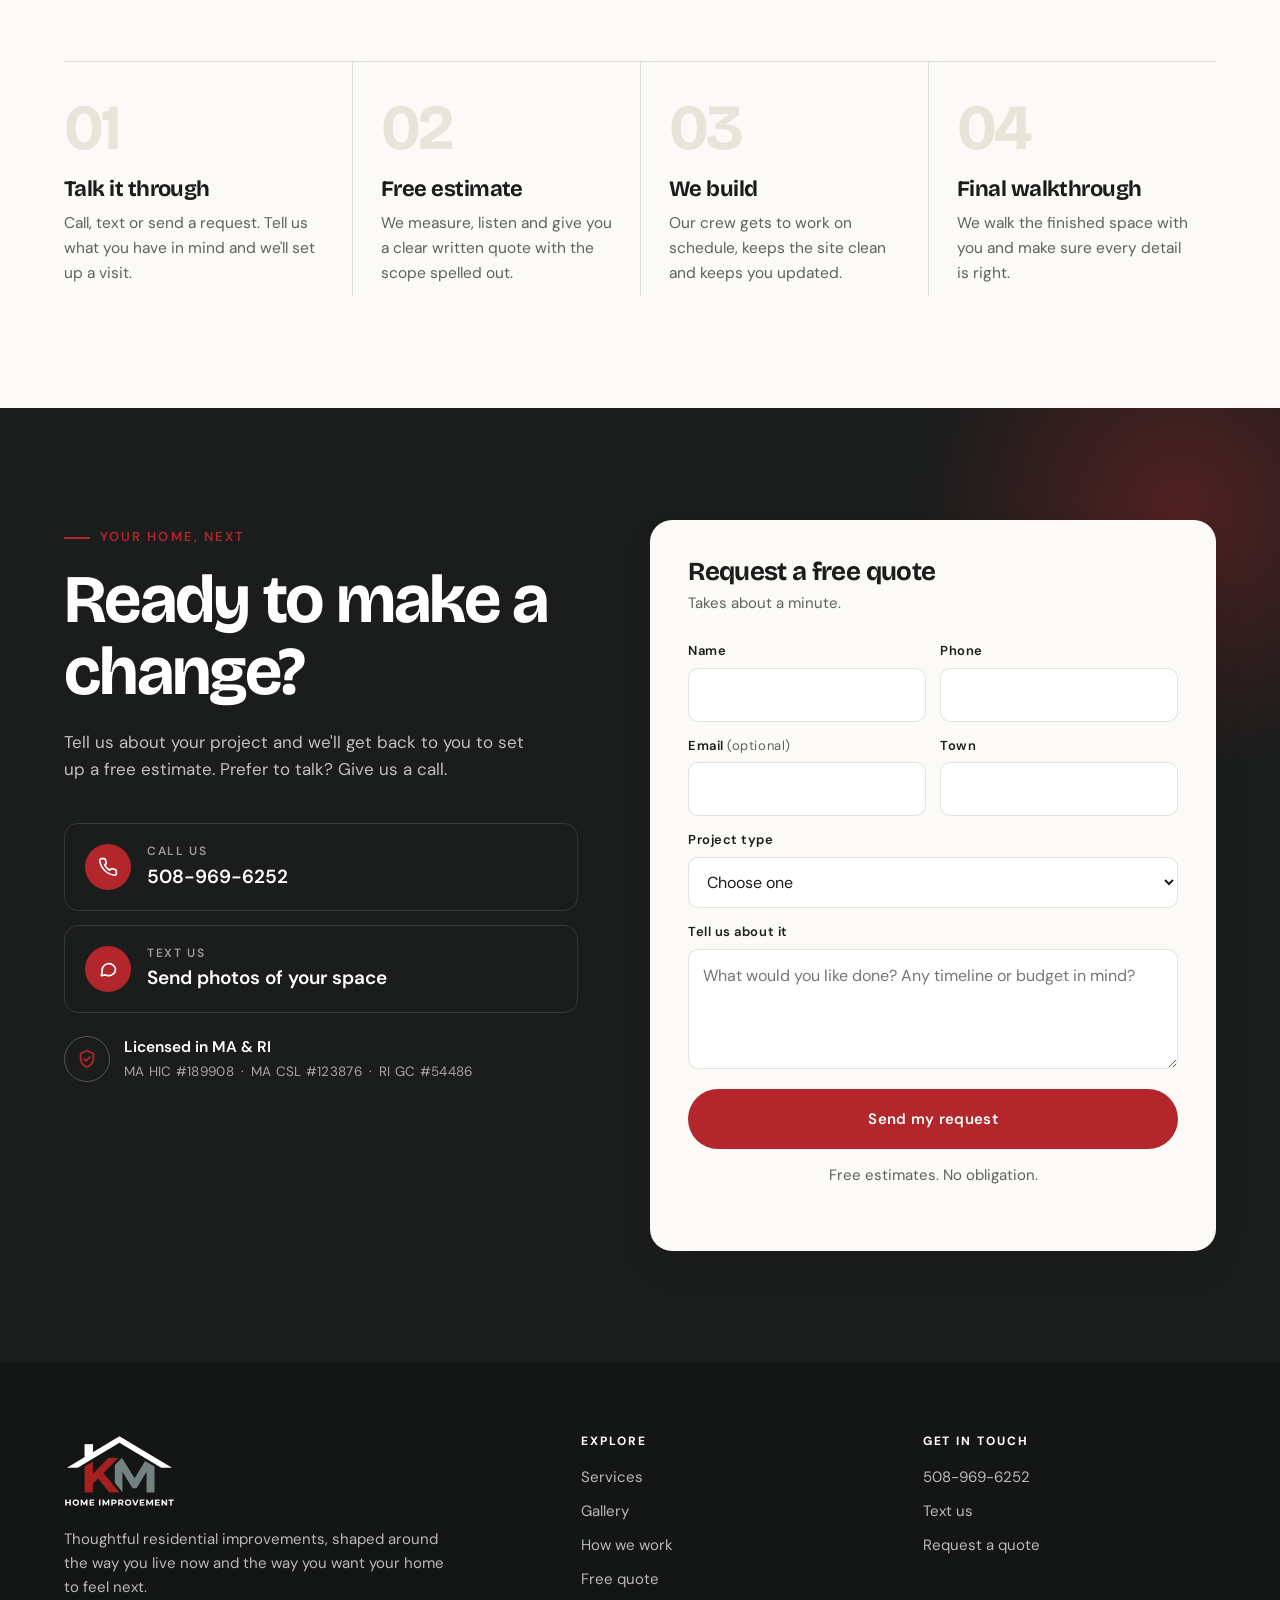
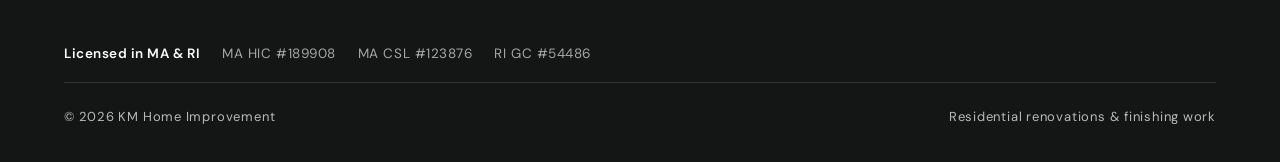
==== commit 6ca0d0f5: "Add gold-fixture glass shower to bathroom gallery Co-Authored-By: Claude Opus 5.5 <noreply@anthropic" ====
--- a/index.html
+++ b/index.html
@@ -14,7 +14,7 @@
   <link rel="preconnect" href="https://fonts.googleapis.com">
   <link rel="preconnect" href="https://fonts.gstatic.com" crossorigin>
   <link href="https://fonts.googleapis.com/css2?family=Bricolage+Grotesque:opsz,wght@12..96,600;12..96,700&family=DM+Sans:opsz,wght@9..40,400;9..40,500;9..40,600;9..40,700&display=swap" rel="stylesheet">
-  <link rel="stylesheet" href="/css/style.css?v=1103160652">
+  <link rel="stylesheet" href="/css/style.css?v=1103170216">
   <link rel="preload" as="image" href="/images/film-poster.jpg">
   <script>window.va=window.va||function(){(window.vaq=window.vaq||[]).push(arguments)};</script>
   <script defer src="/_vercel/insights/script.js"></script>
@@ -302,6 +302,6 @@
   <a class="btn btn-red" href="#quote">Free quote</a>
 </div>
 
-<script src="/js/site.js?v=1103160652"></script>
+<script src="/js/site.js?v=1103170216"></script>
 </body>
 </html>
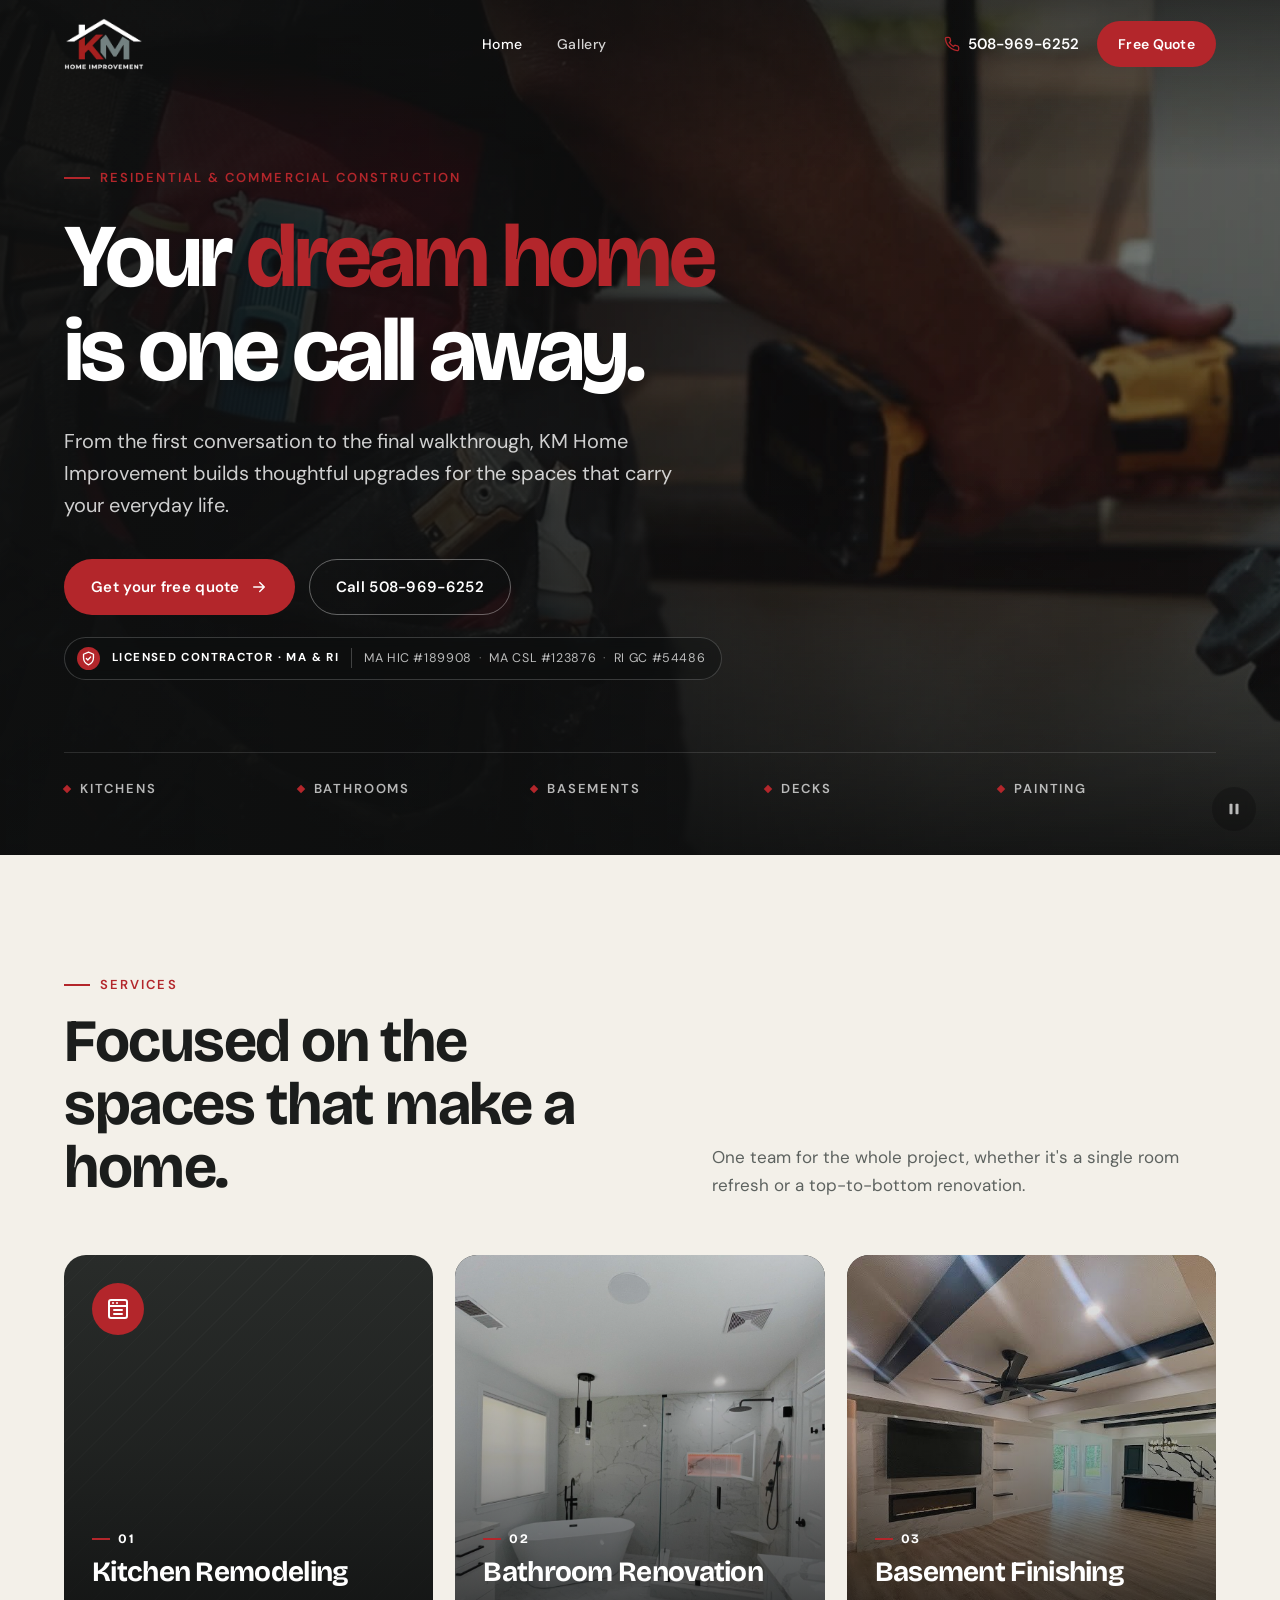
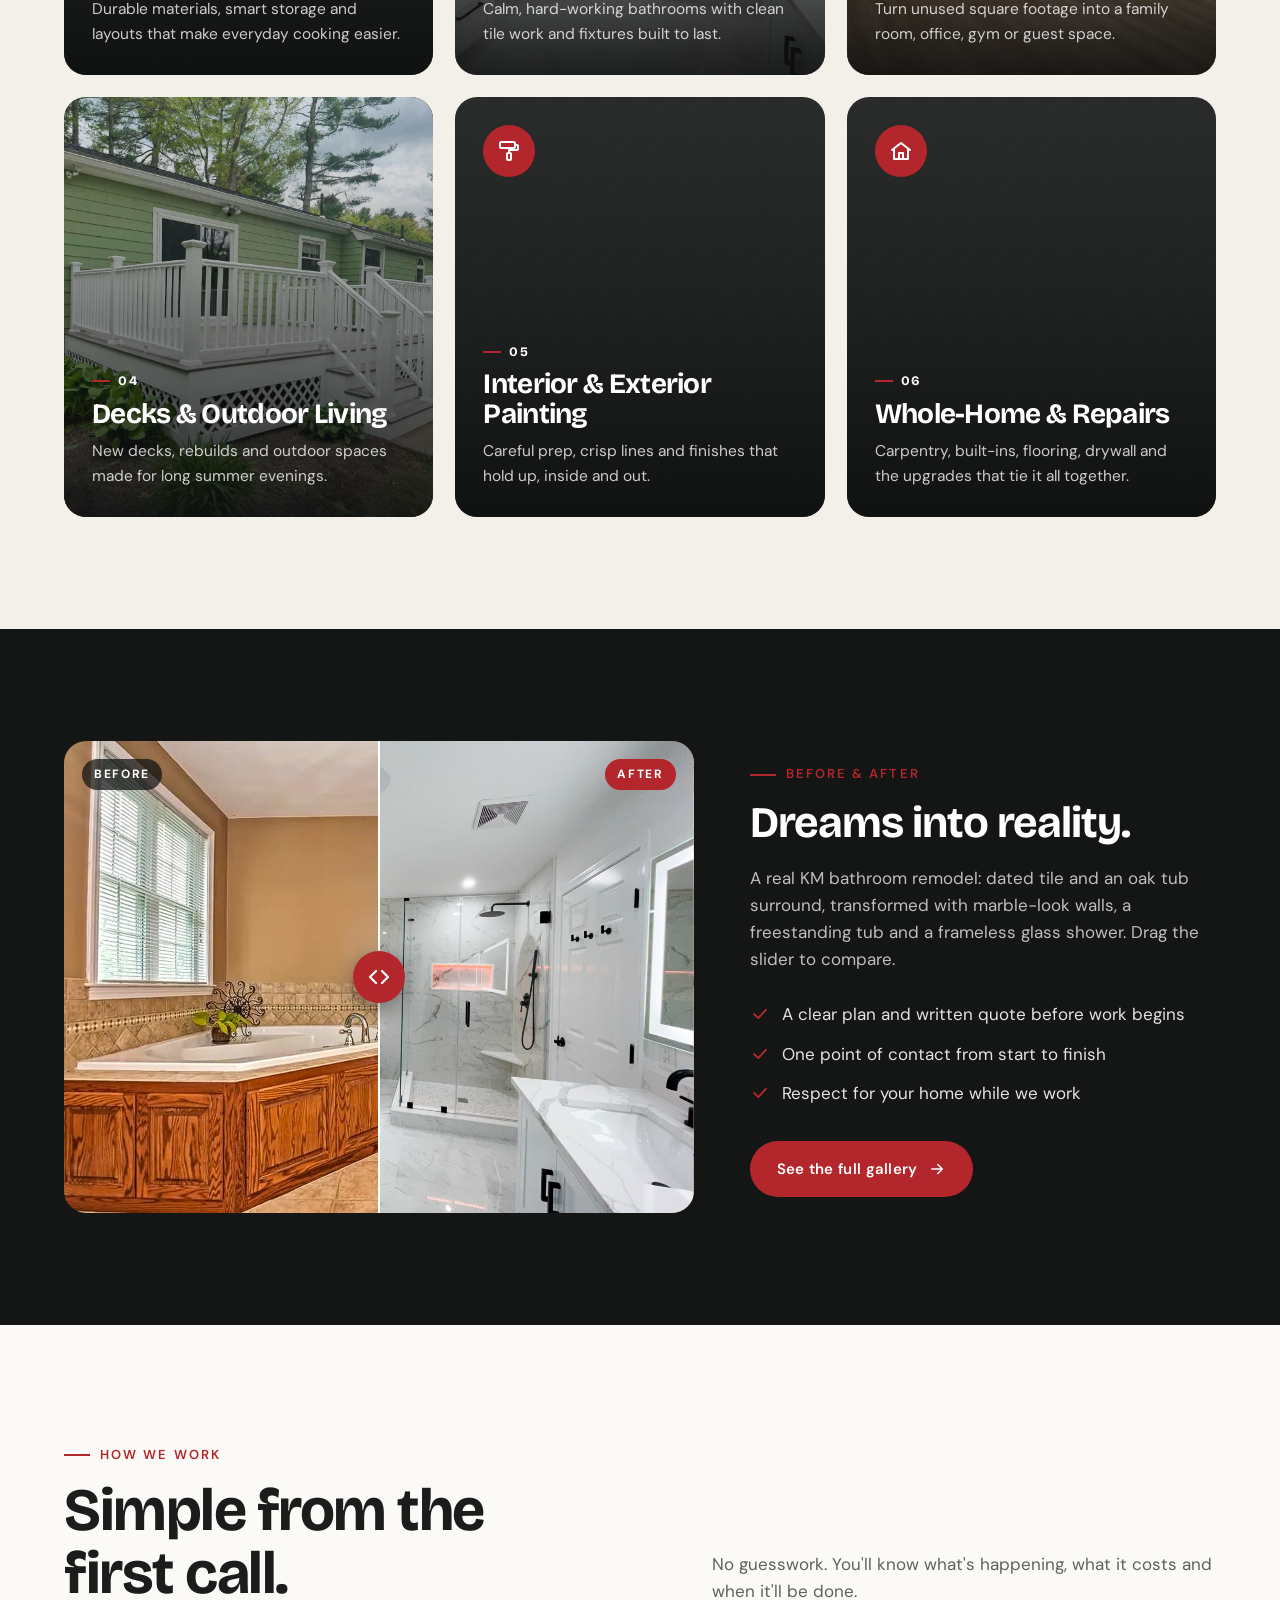
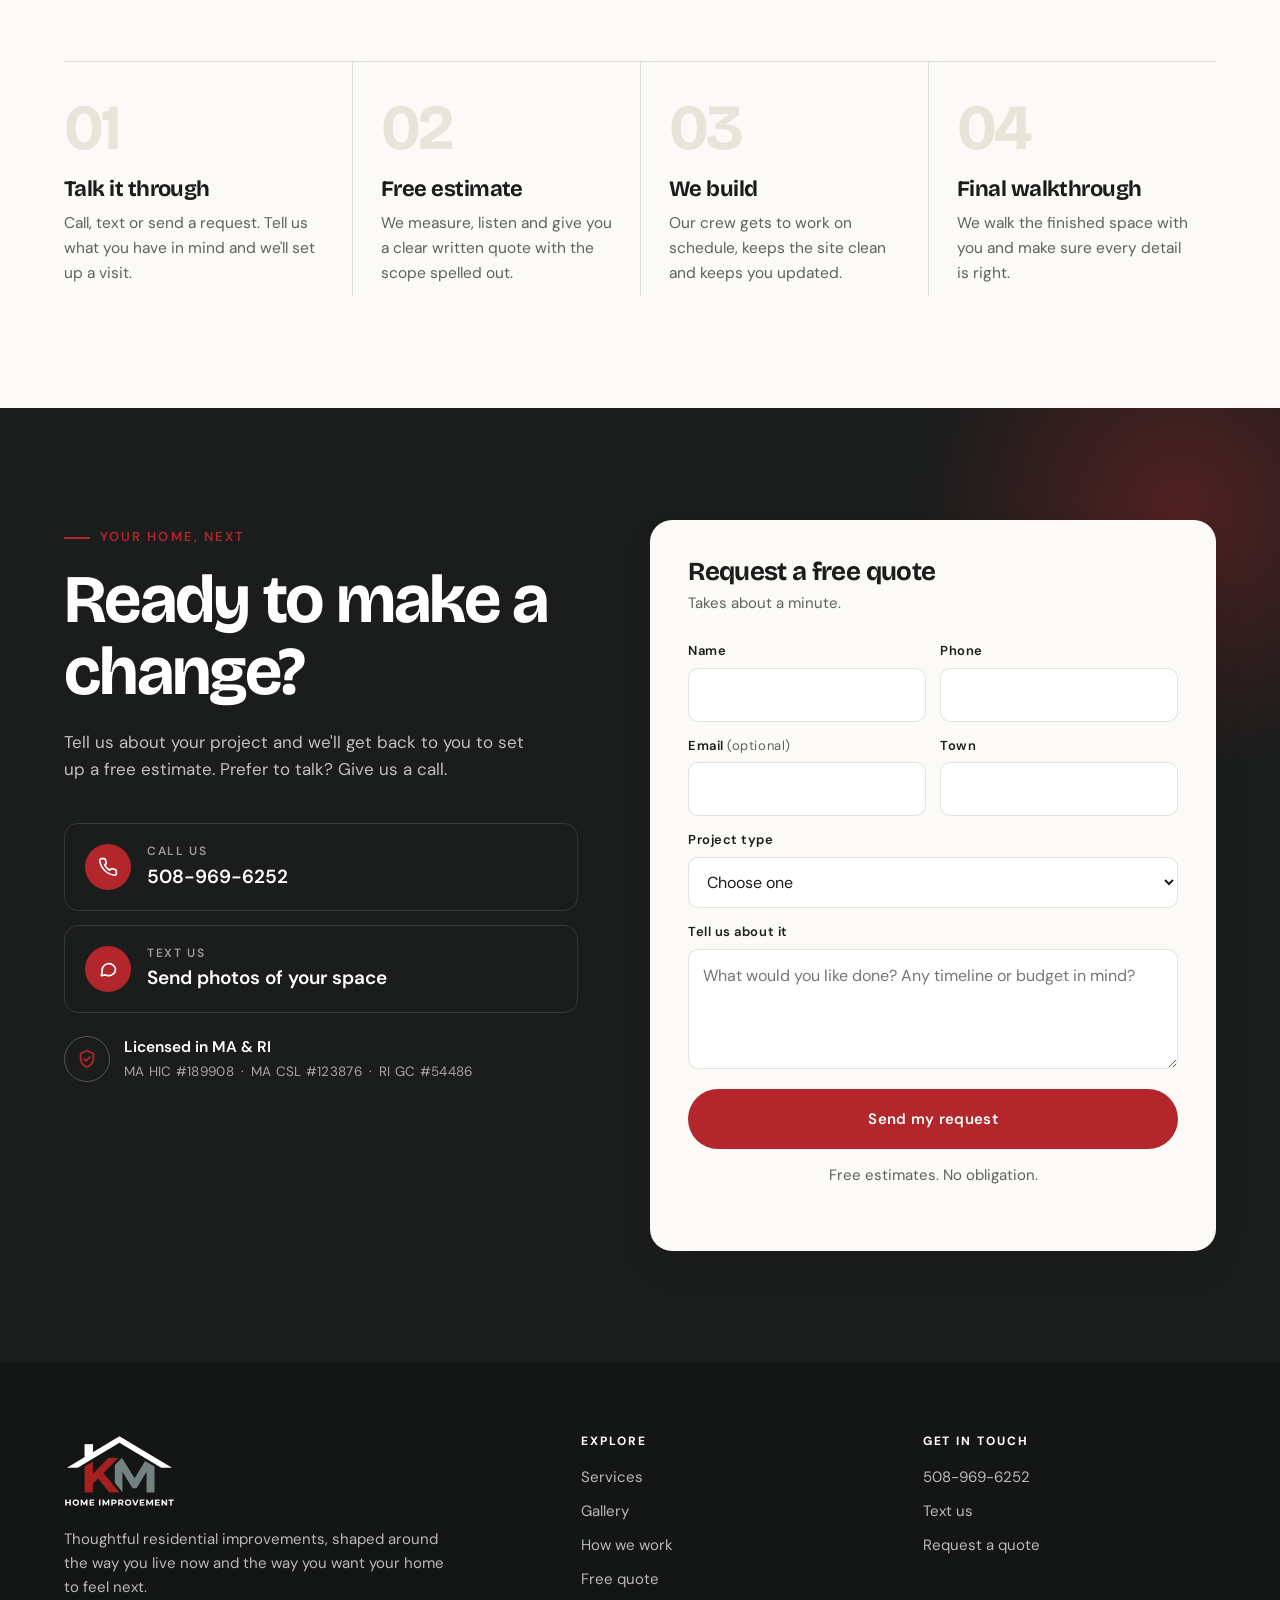
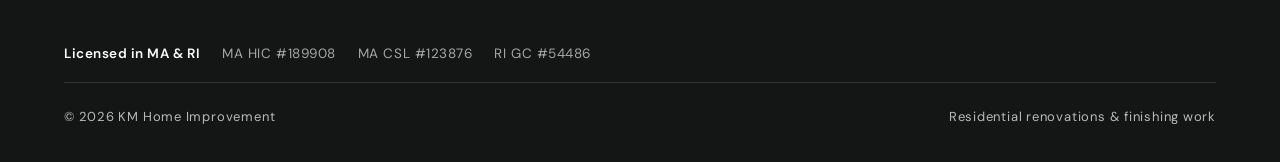
==== commit facd021a: "Remove AI placeholder photos (kitchen, entry) from home and gallery Co-Authored-By: Claude Opus 5.5 " ====
--- a/index.html
+++ b/index.html
@@ -14,7 +14,7 @@
   <link rel="preconnect" href="https://fonts.googleapis.com">
   <link rel="preconnect" href="https://fonts.gstatic.com" crossorigin>
   <link href="https://fonts.googleapis.com/css2?family=Bricolage+Grotesque:opsz,wght@12..96,600;12..96,700&family=DM+Sans:opsz,wght@9..40,400;9..40,500;9..40,600;9..40,700&display=swap" rel="stylesheet">
-  <link rel="stylesheet" href="/css/style.css?v=1103170216">
+  <link rel="stylesheet" href="/css/style.css?v=1103170626">
   <link rel="preload" as="image" href="/images/film-poster.jpg">
   <script>window.va=window.va||function(){(window.vaq=window.vaq||[]).push(arguments)};</script>
   <script defer src="/_vercel/insights/script.js"></script>
@@ -88,8 +88,8 @@
       </div>
 
       <div class="service-grid">
-        <a class="service reveal" href="/gallery#kitchens">
-          <img src="/images/kitchen.jpg" alt="Renovated white kitchen with a charcoal island" loading="lazy">
+        <a class="service service-noimg reveal" href="/gallery#kitchens">
+          <span class="service-icon"><svg viewBox="0 0 24 24" fill="none" stroke="#fff" stroke-width="2" stroke-linecap="round" stroke-linejoin="round"><rect x="3" y="3" width="18" height="18" rx="2"/><path d="M3 9h18M7 6h.01M11 6h.01M8 13h8M8 17h8"/></svg></span>
           <div class="service-body">
             <span class="service-num">01</span>
             <h3>Kitchen Remodeling</h3>
@@ -128,8 +128,8 @@
             <p>Careful prep, crisp lines and finishes that hold up, inside and out.</p>
           </div>
         </a>
-        <a class="service reveal" href="/gallery#other">
-          <img src="/images/entry.jpg" alt="Custom mudroom with built-in bench and cubbies" loading="lazy">
+        <a class="service service-noimg reveal" href="/gallery#other">
+          <span class="service-icon"><svg viewBox="0 0 24 24" fill="none" stroke="#fff" stroke-width="2" stroke-linecap="round" stroke-linejoin="round"><path d="M3 11l9-7 9 7"/><path d="M5 10v10h14V10"/><path d="M10 20v-6h4v6"/></svg></span>
           <div class="service-body">
             <span class="service-num">06</span>
             <h3>Whole-Home &amp; Repairs</h3>
@@ -302,6 +302,6 @@
   <a class="btn btn-red" href="#quote">Free quote</a>
 </div>
 
-<script src="/js/site.js?v=1103170216"></script>
+<script src="/js/site.js?v=1103170626"></script>
 </body>
 </html>
